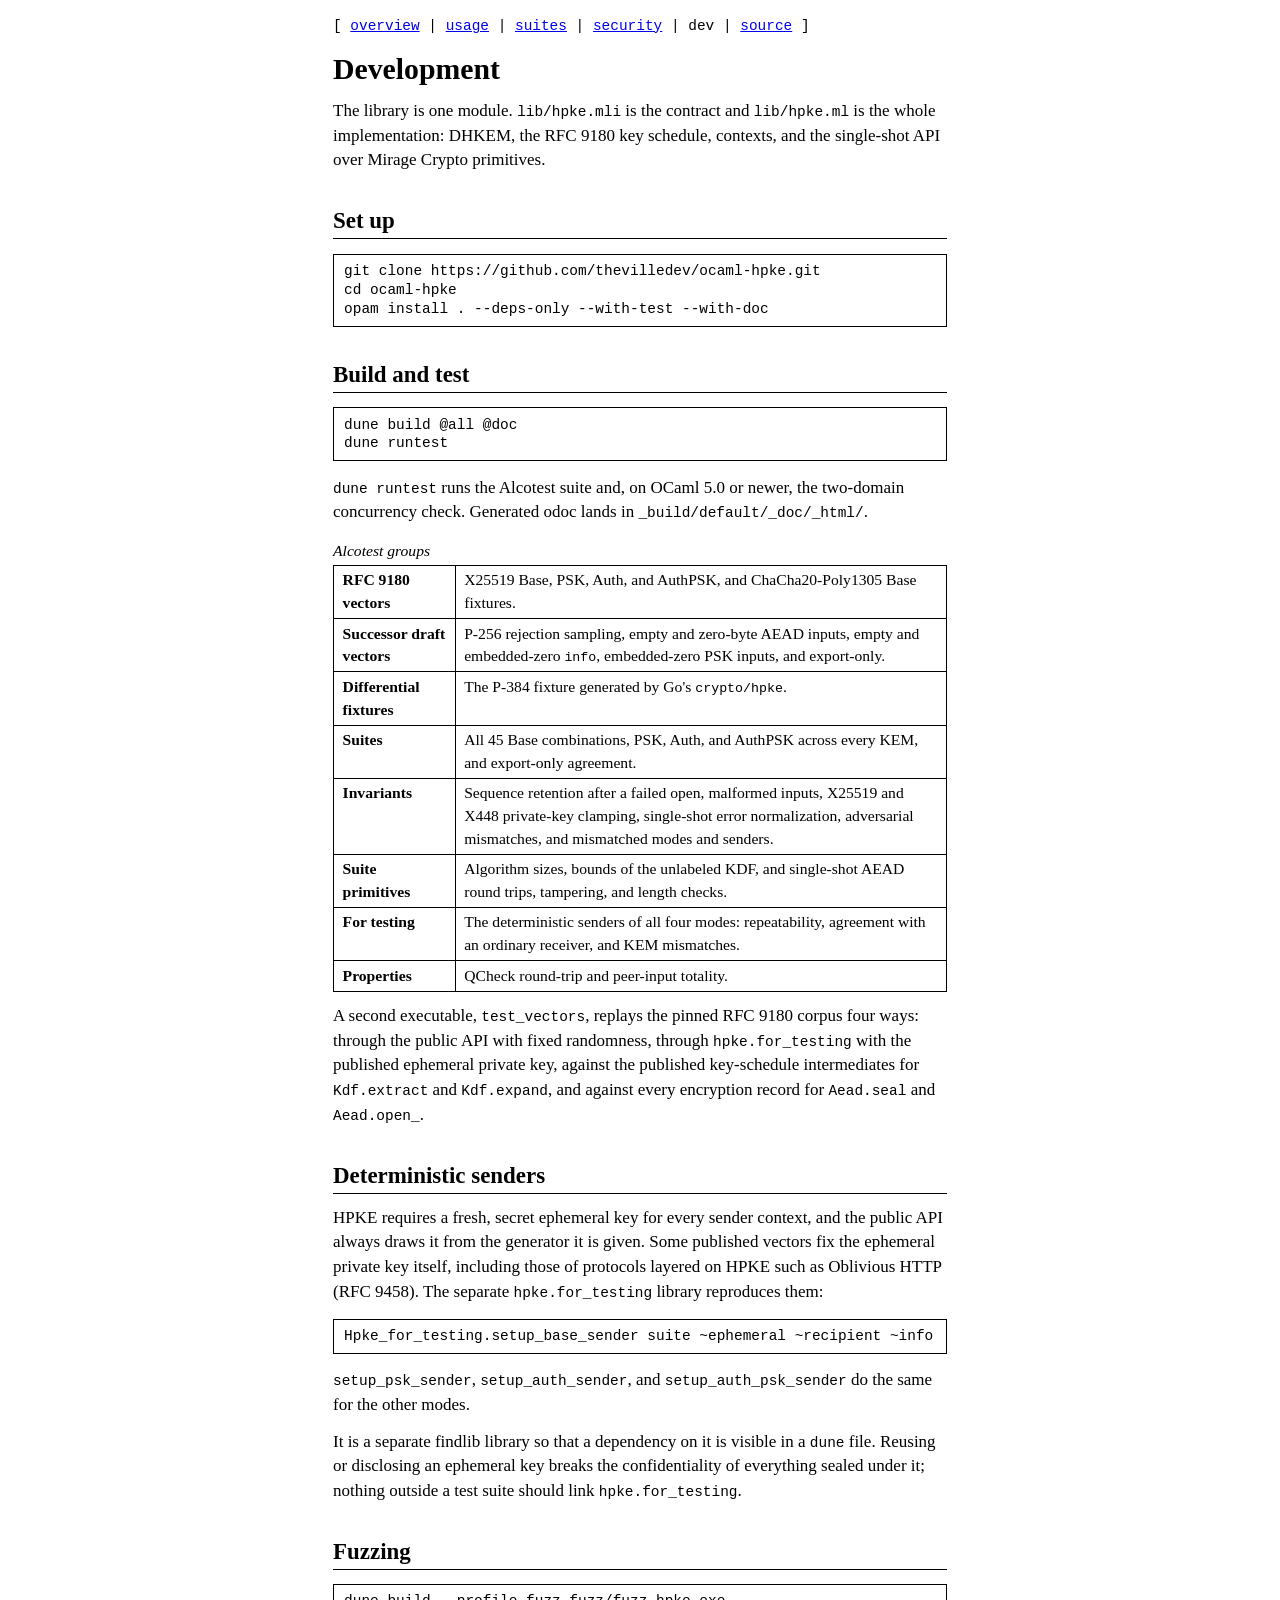
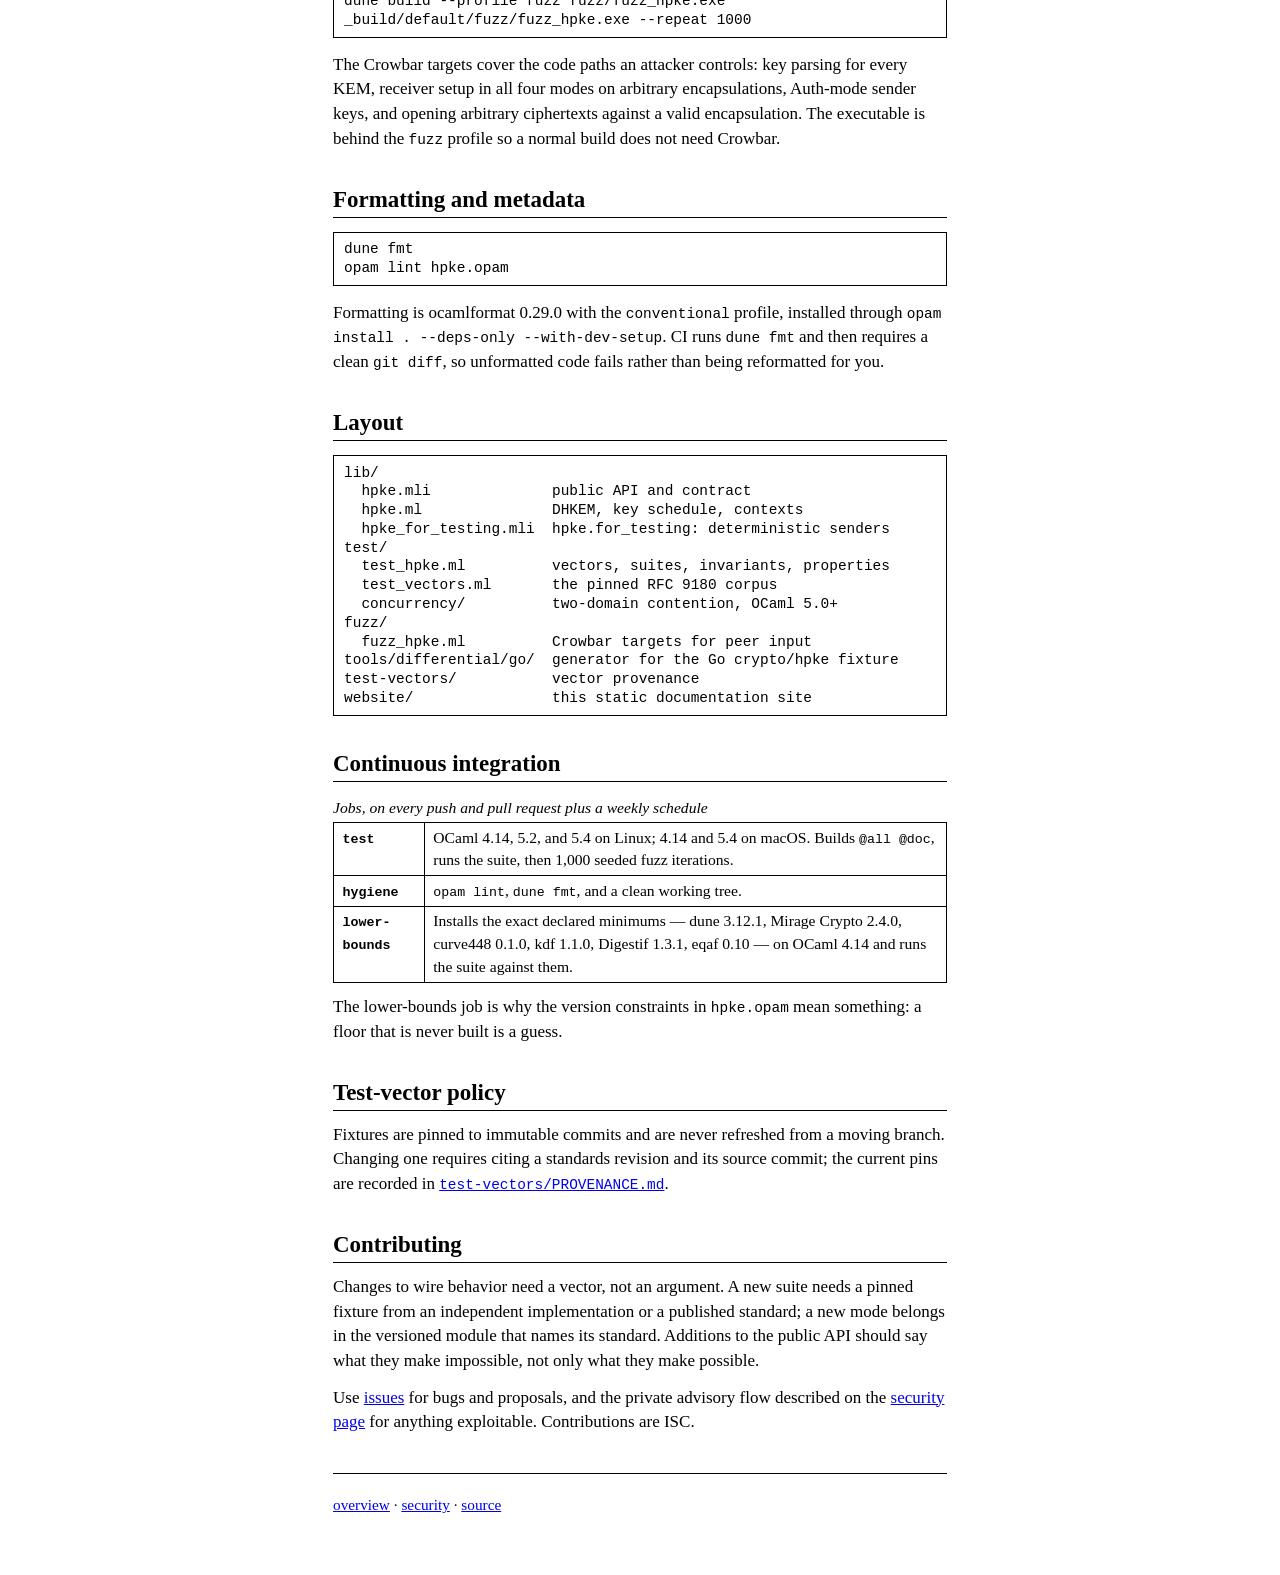
==== website/development.html @ 8f9c01f2 "feat: add the RFC 9180 Auth and AuthPSK modes (#10) Auth and AuthPSK let a recipient check that a me" ====
<!doctype html>
<html lang="en">
  <head>
    <meta charset="utf-8">
    <meta name="viewport" content="width=device-width, initial-scale=1">
    <meta name="description" content="Build, test, fuzz, and contribute to the hpke OCaml library.">
    <meta name="theme-color" content="#ffffff">
    <meta property="og:type" content="website">
    <meta property="og:title" content="Developing hpke">
    <meta property="og:description" content="Build commands, project layout, CI, and the test-vector policy.">
    <meta property="og:url" content="https://ville.dev/ocaml-hpke/development.html">
    <meta name="twitter:card" content="summary">
    <meta name="twitter:title" content="Developing hpke">
    <meta name="twitter:description" content="Build commands, project layout, CI, and the test-vector policy.">
    <link rel="canonical" href="https://ville.dev/ocaml-hpke/development.html">
    <link rel="stylesheet" href="styles.css">
    <title>Developing hpke</title>
  </head>
  <body>
    <a class="skip-link" href="#content">Skip to content</a>
    <nav class="top" aria-label="Primary navigation">
      [ <a href="index.html">overview</a> |
      <a href="usage.html">usage</a> |
      <a href="suites.html">suites</a> |
      <a href="security.html">security</a> |
      dev |
      <a href="https://github.com/thevilledev/ocaml-hpke">source</a> ]
    </nav>

    <main id="content">
      <h1>Development</h1>

      <p>
        The library is one module. <code>lib/hpke.mli</code> is the contract and
        <code>lib/hpke.ml</code> is the whole implementation: DHKEM, the RFC 9180
        key schedule, contexts, and the single-shot API over Mirage Crypto
        primitives.
      </p>

      <h2 id="setup">Set up</h2>

      <pre><code>git clone https://github.com/thevilledev/ocaml-hpke.git
cd ocaml-hpke
opam install . --deps-only --with-test --with-doc</code></pre>

      <h2 id="build">Build and test</h2>

      <pre><code>dune build @all @doc
dune runtest</code></pre>

      <p>
        <code>dune runtest</code> runs the Alcotest suite and, on OCaml 5.0 or
        newer, the two-domain concurrency check. Generated odoc lands in
        <code>_build/default/_doc/_html/</code>.
      </p>

      <table>
        <caption>Alcotest groups</caption>
        <tbody>
          <tr><th scope="row">RFC 9180 vectors</th><td>X25519 Base, PSK, Auth, and AuthPSK, and ChaCha20-Poly1305 Base fixtures.</td></tr>
          <tr><th scope="row">Successor draft vectors</th><td>P-256 rejection sampling, empty and zero-byte AEAD inputs, empty and embedded-zero <code>info</code>, embedded-zero PSK inputs, and export-only.</td></tr>
          <tr><th scope="row">Differential fixtures</th><td>The P-384 fixture generated by Go's <code>crypto/hpke</code>.</td></tr>
          <tr><th scope="row">Suites</th><td>All 45 Base combinations, PSK, Auth, and AuthPSK across every KEM, and export-only agreement.</td></tr>
          <tr><th scope="row">Invariants</th><td>Sequence retention after a failed open, malformed inputs, X25519 and X448 private-key clamping, single-shot error normalization, adversarial mismatches, and mismatched modes and senders.</td></tr>
          <tr><th scope="row">Suite primitives</th><td>Algorithm sizes, bounds of the unlabeled KDF, and single-shot AEAD round trips, tampering, and length checks.</td></tr>
          <tr><th scope="row">For testing</th><td>The deterministic senders of all four modes: repeatability, agreement with an ordinary receiver, and KEM mismatches.</td></tr>
          <tr><th scope="row">Properties</th><td>QCheck round-trip and peer-input totality.</td></tr>
        </tbody>
      </table>

      <p>
        A second executable, <code>test_vectors</code>, replays the pinned
        RFC 9180 corpus four ways: through the public API with fixed
        randomness, through <code>hpke.for_testing</code> with the published
        ephemeral private key, against the published key-schedule
        intermediates for <code>Kdf.extract</code> and <code>Kdf.expand</code>,
        and against every encryption record for <code>Aead.seal</code> and
        <code>Aead.open_</code>.
      </p>

      <h2 id="for-testing">Deterministic senders</h2>

      <p>
        HPKE requires a fresh, secret ephemeral key for every sender context,
        and the public API always draws it from the generator it is given. Some
        published vectors fix the ephemeral private key itself, including
        those of protocols layered on HPKE such as Oblivious HTTP (RFC 9458).
        The separate <code>hpke.for_testing</code> library reproduces them:
      </p>

      <pre><code>Hpke_for_testing.setup_base_sender suite ~ephemeral ~recipient ~info</code></pre>

      <p>
        <code>setup_psk_sender</code>, <code>setup_auth_sender</code>, and
        <code>setup_auth_psk_sender</code> do the same for the other modes.
      </p>

      <p>
        It is a separate findlib library so that a dependency on it is visible
        in a <code>dune</code> file. Reusing or disclosing an ephemeral key
        breaks the confidentiality of everything sealed under it; nothing
        outside a test suite should link <code>hpke.for_testing</code>.
      </p>

      <h2 id="fuzz">Fuzzing</h2>

      <pre><code>dune build --profile fuzz fuzz/fuzz_hpke.exe
_build/default/fuzz/fuzz_hpke.exe --repeat 1000</code></pre>

      <p>
        The Crowbar targets cover the code paths an attacker controls: key
        parsing for every KEM, receiver setup in all four modes on arbitrary
        encapsulations, Auth-mode sender keys, and opening arbitrary
        ciphertexts against a valid encapsulation. The
        executable is behind the <code>fuzz</code> profile so a normal build
        does not need Crowbar.
      </p>

      <h2 id="hygiene">Formatting and metadata</h2>

      <pre><code>dune fmt
opam lint hpke.opam</code></pre>

      <p>
        Formatting is ocamlformat 0.29.0 with the <code>conventional</code>
        profile, installed through
        <code>opam install . --deps-only --with-dev-setup</code>. CI runs
        <code>dune fmt</code> and then requires a clean <code>git diff</code>,
        so unformatted code fails rather than being reformatted for you.
      </p>

      <h2 id="layout">Layout</h2>

      <pre><code>lib/
  hpke.mli              public API and contract
  hpke.ml               DHKEM, key schedule, contexts
  hpke_for_testing.mli  hpke.for_testing: deterministic senders
test/
  test_hpke.ml          vectors, suites, invariants, properties
  test_vectors.ml       the pinned RFC 9180 corpus
  concurrency/          two-domain contention, OCaml 5.0+
fuzz/
  fuzz_hpke.ml          Crowbar targets for peer input
tools/differential/go/  generator for the Go crypto/hpke fixture
test-vectors/           vector provenance
website/                this static documentation site</code></pre>

      <h2 id="ci">Continuous integration</h2>

      <table>
        <caption>Jobs, on every push and pull request plus a weekly schedule</caption>
        <tbody>
          <tr><th scope="row"><code>test</code></th><td>OCaml 4.14, 5.2, and 5.4 on Linux; 4.14 and 5.4 on macOS. Builds <code>@all @doc</code>, runs the suite, then 1,000 seeded fuzz iterations.</td></tr>
          <tr><th scope="row"><code>hygiene</code></th><td><code>opam lint</code>, <code>dune fmt</code>, and a clean working tree.</td></tr>
          <tr><th scope="row"><code>lower-bounds</code></th><td>Installs the exact declared minimums — dune 3.12.1, Mirage Crypto 2.4.0, curve448 0.1.0, kdf 1.1.0, Digestif 1.3.1, eqaf 0.10 — on OCaml 4.14 and runs the suite against them.</td></tr>
        </tbody>
      </table>

      <p>
        The lower-bounds job is why the version constraints in
        <code>hpke.opam</code> mean something: a floor that is never built is a
        guess.
      </p>

      <h2 id="vectors">Test-vector policy</h2>

      <p>
        Fixtures are pinned to immutable commits and are never refreshed from a
        moving branch. Changing one requires citing a standards revision and its
        source commit; the current pins are recorded in
        <a href="https://github.com/thevilledev/ocaml-hpke/blob/main/test-vectors/PROVENANCE.md"><code>test-vectors/PROVENANCE.md</code></a>.
      </p>

      <h2 id="contributing">Contributing</h2>

      <p>
        Changes to wire behavior need a vector, not an argument. A new suite
        needs a pinned fixture from an independent implementation or a published
        standard; a new mode belongs in the versioned module that names its
        standard. Additions to the public API should say what they make
        impossible, not only what they make possible.
      </p>

      <p>
        Use
        <a href="https://github.com/thevilledev/ocaml-hpke/issues">issues</a>
        for bugs and proposals, and the private advisory flow described on the
        <a href="security.html#reporting">security page</a> for anything
        exploitable. Contributions are ISC.
      </p>
    </main>

    <footer>
      <p>
        <a href="index.html">overview</a> &middot;
        <a href="security.html">security</a> &middot;
        <a href="https://github.com/thevilledev/ocaml-hpke">source</a>
      </p>
    </footer>
  </body>
</html>
---- website/styles.css ----
/* hpke — plain black-on-white documentation. */

* {
  box-sizing: border-box;
}

html {
  background: #fff;
  color: #000;
}

body {
  margin: 0 auto;
  padding: 0.75rem 1rem 3rem;
  max-width: 76ch;
  font-family: "Times New Roman", Times, serif;
  font-size: 1.0625rem;
  line-height: 1.45;
}

h1,
h2,
h3 {
  line-height: 1.2;
  margin: 1.5em 0 0.4em;
}

h1 {
  margin-top: 0.5em;
  font-size: 1.75em;
}

h2 {
  font-size: 1.35em;
  border-bottom: 1px solid #000;
  padding-bottom: 0.15em;
}

h3 {
  font-size: 1.1em;
}

p,
ul,
ol,
dl {
  margin: 0.7em 0;
}

li {
  margin: 0.25em 0;
}

a {
  color: #00e;
}

a:visited {
  color: #551a8b;
}

hr {
  border: 0;
  border-top: 1px solid #000;
  margin: 1.6em 0;
}

code,
pre,
samp,
kbd {
  font-family: ui-monospace, "SF Mono", Menlo, Consolas, "Liberation Mono", monospace;
  font-size: 0.85em;
}

pre {
  padding: 0.5em 0.7em;
  border: 1px solid #000;
  overflow-x: auto;
  line-height: 1.3;
}

pre code {
  font-size: 1em;
}

pre.plain {
  border: 0;
  padding: 0;
}

/* Header diagram: one encapsulation, two key schedules, one direction. */

.diagram {
  display: block;
  width: 100%;
  height: auto;
  margin: 0.9em auto 0.2em;
  color: #000;
}

.diagram .box {
  fill: #fff;
  stroke: currentColor;
  stroke-width: 1.6;
}

.diagram .box-key {
  fill: #e8e8e8;
}

.diagram .flow {
  fill: none;
  stroke: currentColor;
  stroke-width: 1.4;
}

.diagram text {
  fill: currentColor;
  text-anchor: middle;
}

.diagram .lbl {
  font-family: ui-monospace, "SF Mono", Menlo, Consolas, "Liberation Mono", monospace;
  font-size: 13px;
}

.diagram .cap {
  font-style: italic;
  font-size: 12.5px;
}

.diagram .start {
  text-anchor: start;
}

.diagram .end {
  text-anchor: end;
}

.diagram-tall {
  display: none;
}

@media (max-width: 560px) {
  .diagram-wide {
    display: none;
  }

  .diagram-tall {
    display: block;
    max-width: 320px;
  }
}

nav.top {
  font-family: ui-monospace, "SF Mono", Menlo, Consolas, "Liberation Mono", monospace;
  font-size: 0.85em;
  margin: 0.25em 0 1em;
  overflow-x: auto;
  white-space: nowrap;
}

table {
  border-collapse: collapse;
  margin: 0.8em 0;
  font-size: 0.92em;
}

caption {
  caption-side: top;
  text-align: left;
  font-style: italic;
  padding: 0.15em 0;
}

th,
td {
  border: 1px solid #000;
  padding: 0.22em 0.55em;
  text-align: left;
  vertical-align: top;
}

thead th {
  background: #e8e8e8;
}

td.n,
th.n {
  text-align: right;
  font-variant-numeric: tabular-nums;
}

.table-scroll {
  overflow-x: auto;
}

.notice {
  border: 2px solid #000;
  padding: 0.5em 0.8em;
  margin: 1em 0;
}

.notice p {
  margin: 0.3em 0;
}

.fine {
  font-size: 0.85em;
}

footer {
  margin-top: 2.5em;
  border-top: 1px solid #000;
  padding-top: 0.6em;
  font-size: 0.9em;
}

.skip-link {
  position: absolute;
  left: -999px;
}

.skip-link:focus {
  position: static;
}
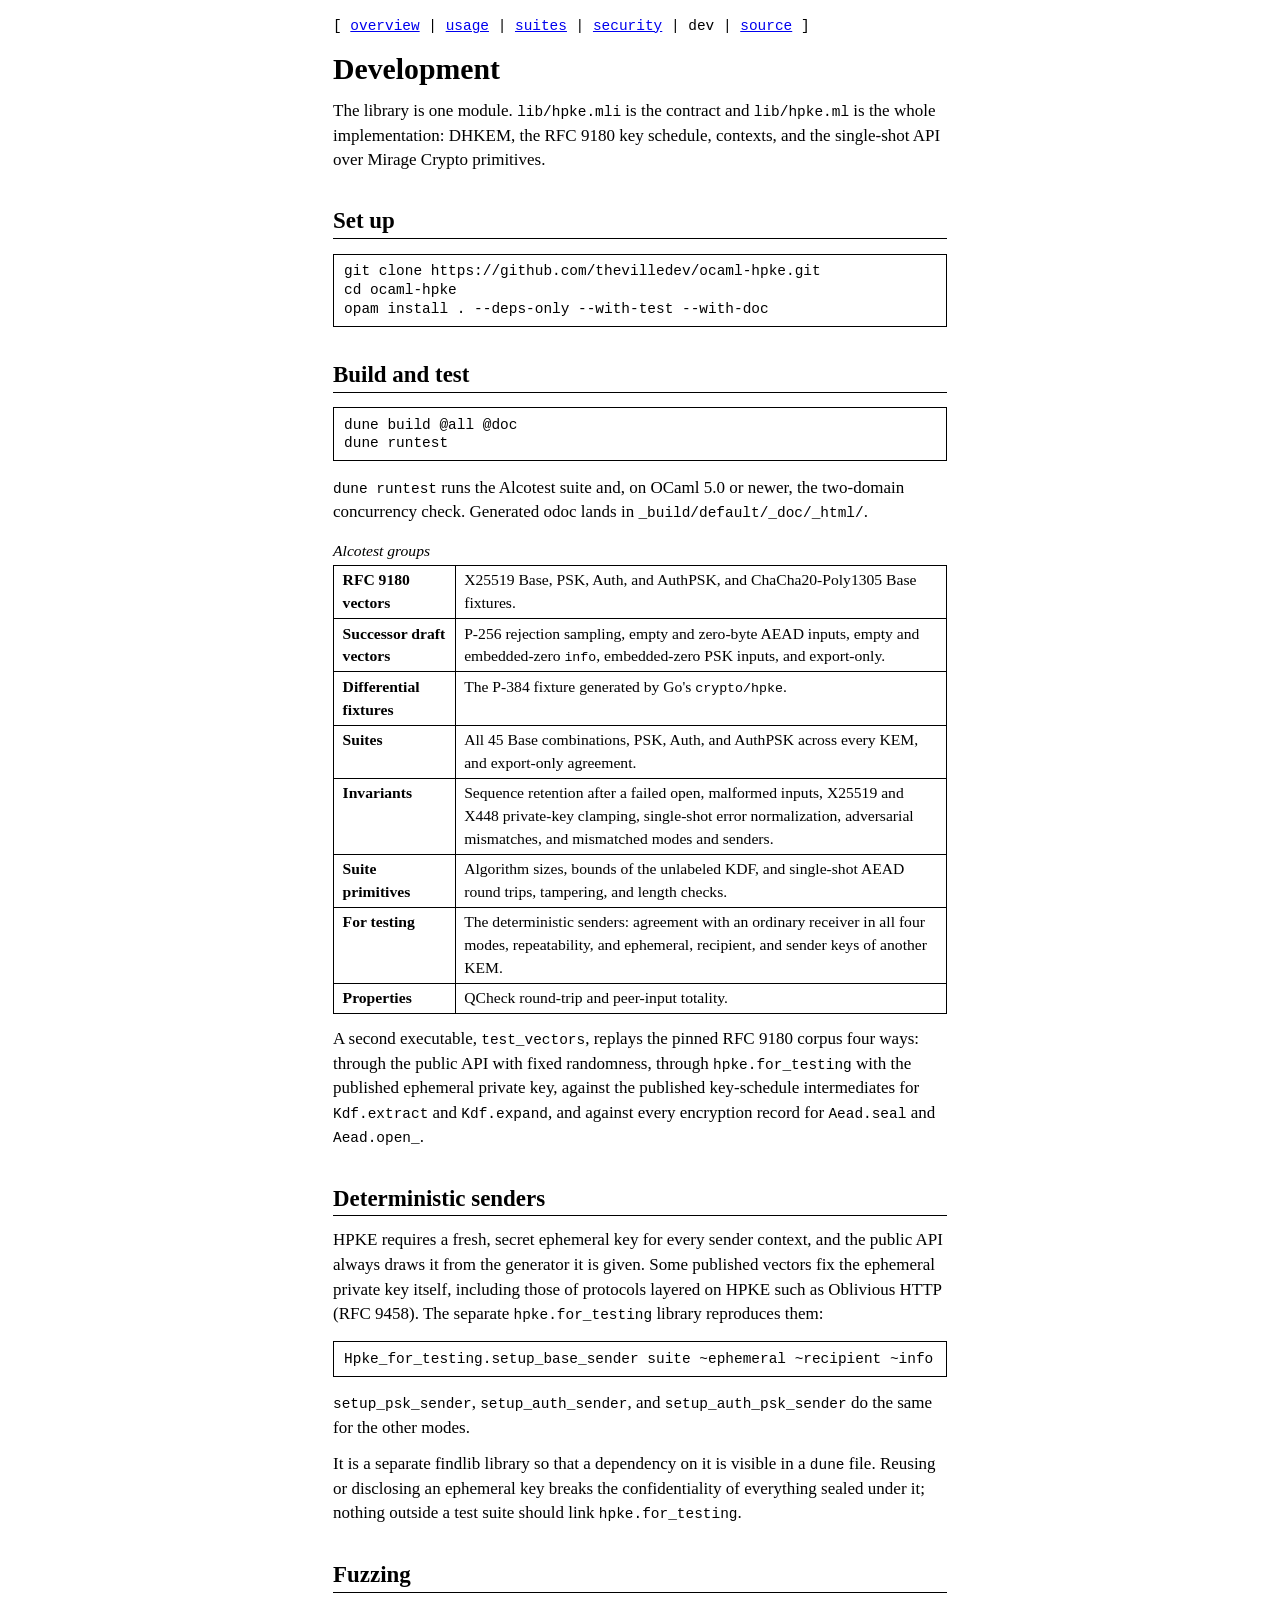
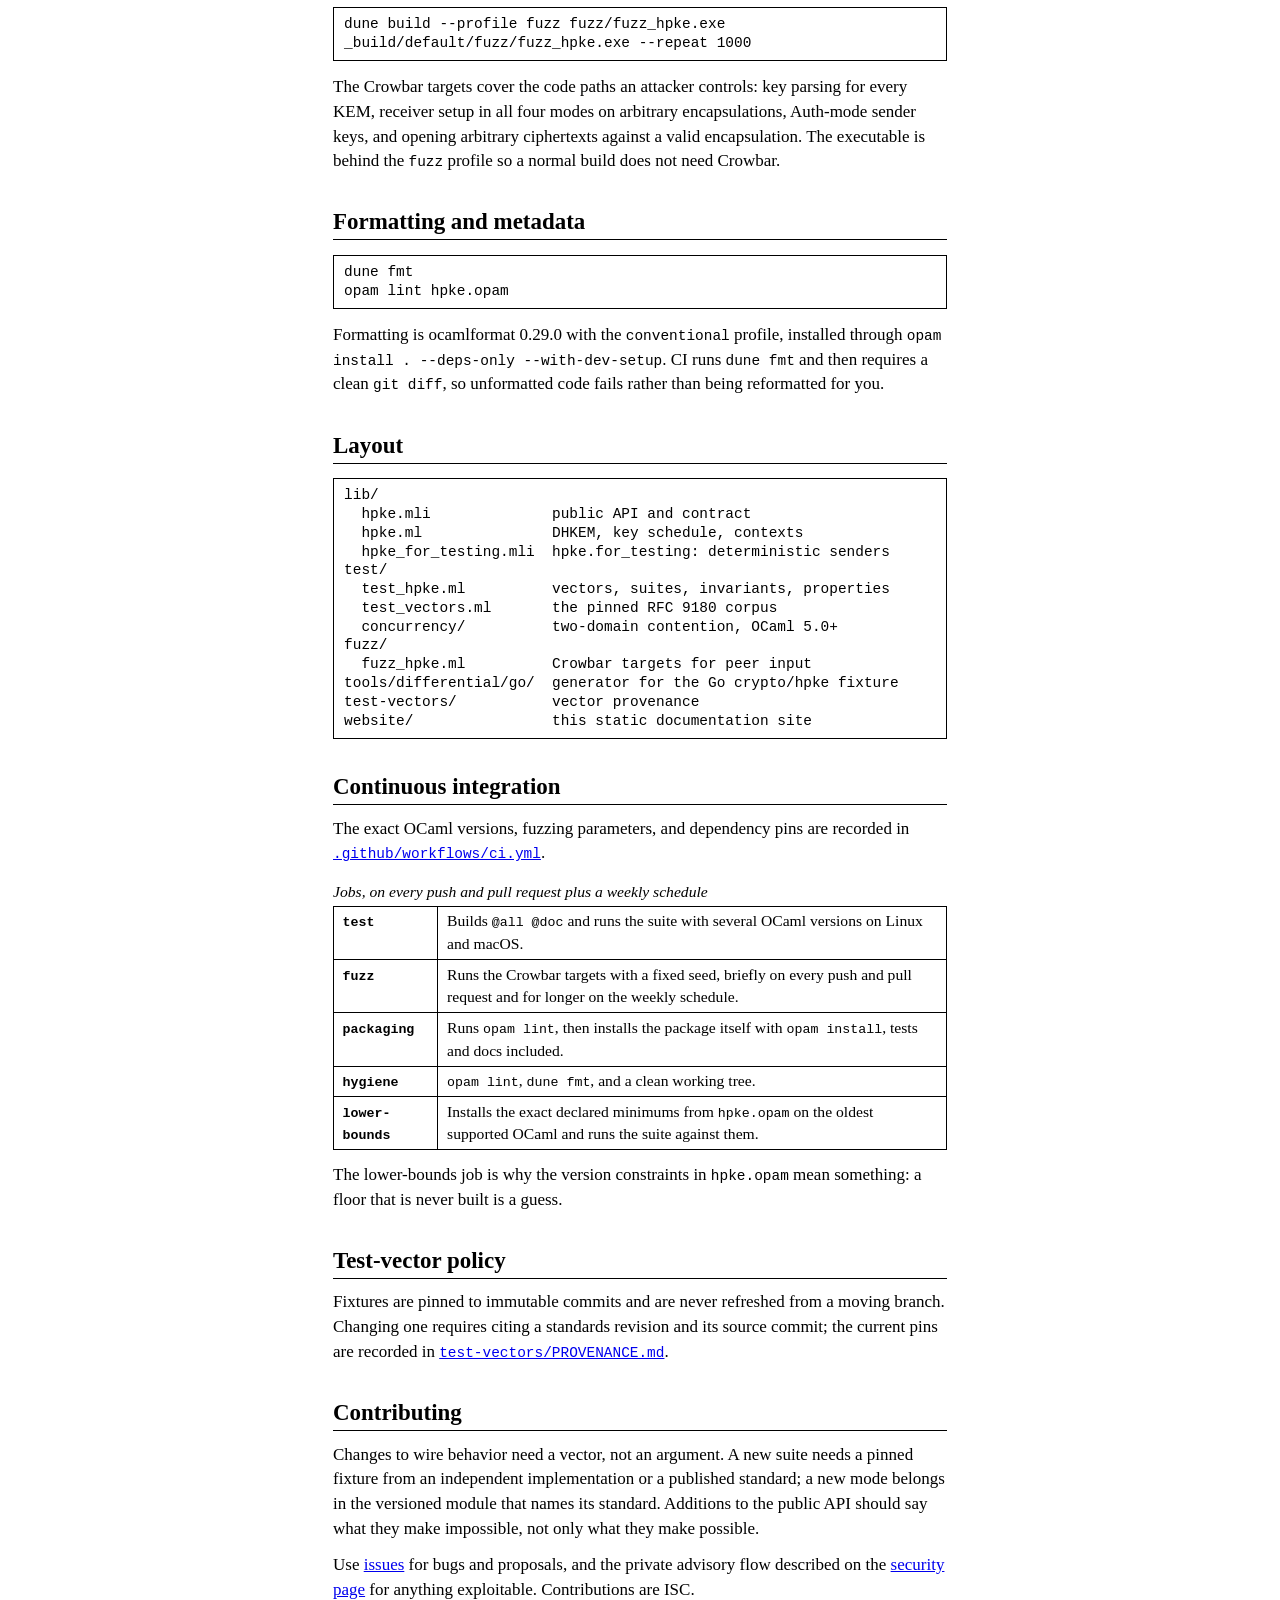
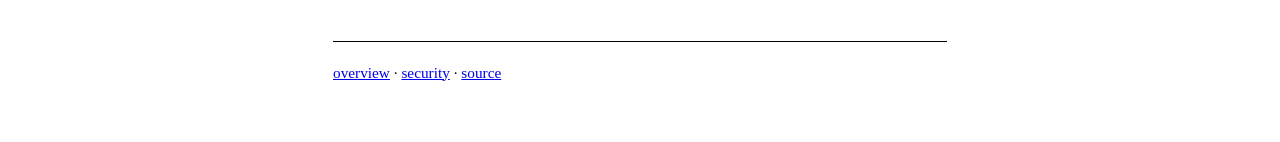
==== commit 52447b7b: "docs: correct the Auth-mode claims Forging an AuthPSK message takes the PSK as well as the recipient" ====
--- a/website/development.html
+++ b/website/development.html
@@ -63,7 +63,7 @@
           <tr><th scope="row">Suites</th><td>All 45 Base combinations, PSK, Auth, and AuthPSK across every KEM, and export-only agreement.</td></tr>
           <tr><th scope="row">Invariants</th><td>Sequence retention after a failed open, malformed inputs, X25519 and X448 private-key clamping, single-shot error normalization, adversarial mismatches, and mismatched modes and senders.</td></tr>
           <tr><th scope="row">Suite primitives</th><td>Algorithm sizes, bounds of the unlabeled KDF, and single-shot AEAD round trips, tampering, and length checks.</td></tr>
-          <tr><th scope="row">For testing</th><td>The deterministic senders of all four modes: repeatability, agreement with an ordinary receiver, and KEM mismatches.</td></tr>
+          <tr><th scope="row">For testing</th><td>The deterministic senders: agreement with an ordinary receiver in all four modes, repeatability, and ephemeral, recipient, and sender keys of another KEM.</td></tr>
           <tr><th scope="row">Properties</th><td>QCheck round-trip and peer-input totality.</td></tr>
         </tbody>
       </table>
@@ -147,12 +147,20 @@
 
       <h2 id="ci">Continuous integration</h2>
 
+      <p>
+        The exact OCaml versions, fuzzing parameters, and dependency pins are
+        recorded in
+        <a href="https://github.com/thevilledev/ocaml-hpke/blob/main/.github/workflows/ci.yml"><code>.github/workflows/ci.yml</code></a>.
+      </p>
+
       <table>
         <caption>Jobs, on every push and pull request plus a weekly schedule</caption>
         <tbody>
-          <tr><th scope="row"><code>test</code></th><td>OCaml 4.14, 5.2, and 5.4 on Linux; 4.14 and 5.4 on macOS. Builds <code>@all @doc</code>, runs the suite, then 1,000 seeded fuzz iterations.</td></tr>
+          <tr><th scope="row"><code>test</code></th><td>Builds <code>@all @doc</code> and runs the suite with several OCaml versions on Linux and macOS.</td></tr>
+          <tr><th scope="row"><code>fuzz</code></th><td>Runs the Crowbar targets with a fixed seed, briefly on every push and pull request and for longer on the weekly schedule.</td></tr>
+          <tr><th scope="row"><code>packaging</code></th><td>Runs <code>opam lint</code>, then installs the package itself with <code>opam install</code>, tests and docs included.</td></tr>
           <tr><th scope="row"><code>hygiene</code></th><td><code>opam lint</code>, <code>dune fmt</code>, and a clean working tree.</td></tr>
-          <tr><th scope="row"><code>lower-bounds</code></th><td>Installs the exact declared minimums — dune 3.12.1, Mirage Crypto 2.4.0, curve448 0.1.0, kdf 1.1.0, Digestif 1.3.1, eqaf 0.10 — on OCaml 4.14 and runs the suite against them.</td></tr>
+          <tr><th scope="row"><code>lower-bounds</code></th><td>Installs the exact declared minimums from <code>hpke.opam</code> on the oldest supported OCaml and runs the suite against them.</td></tr>
         </tbody>
       </table>
 
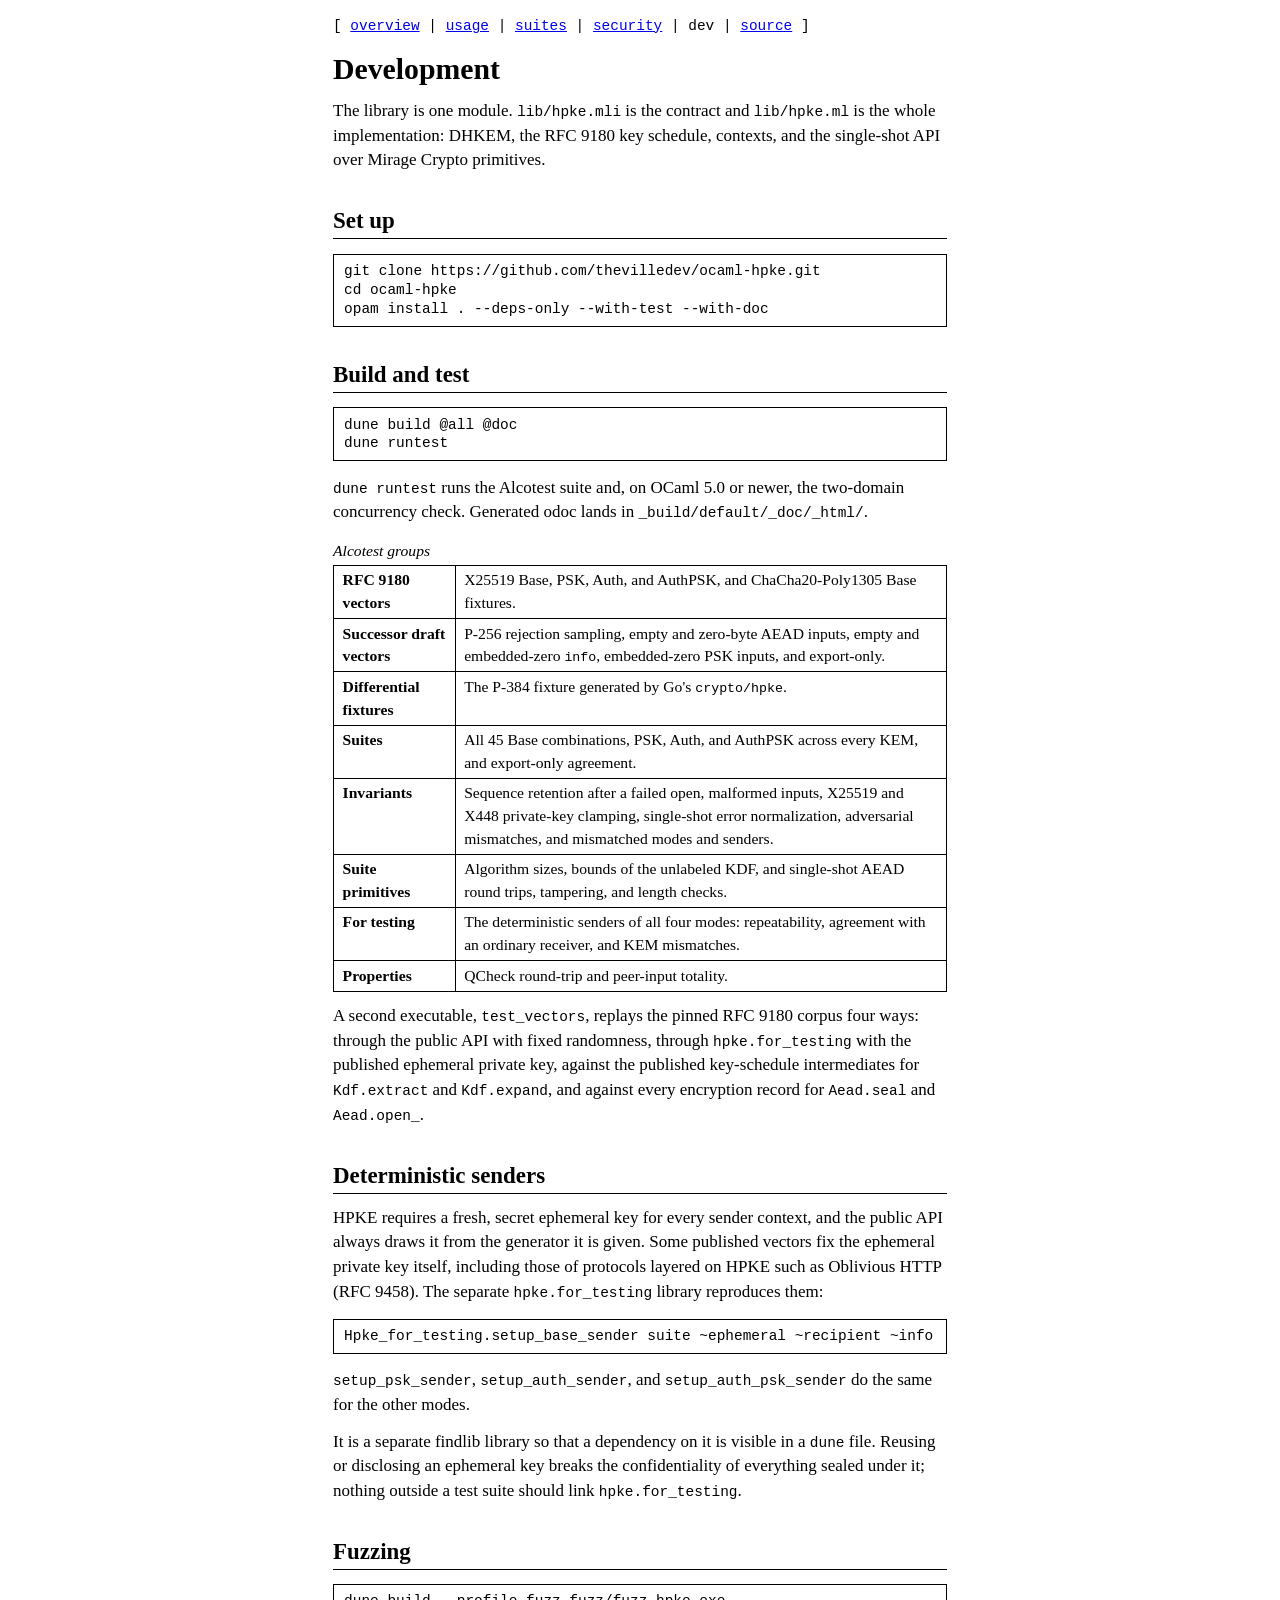
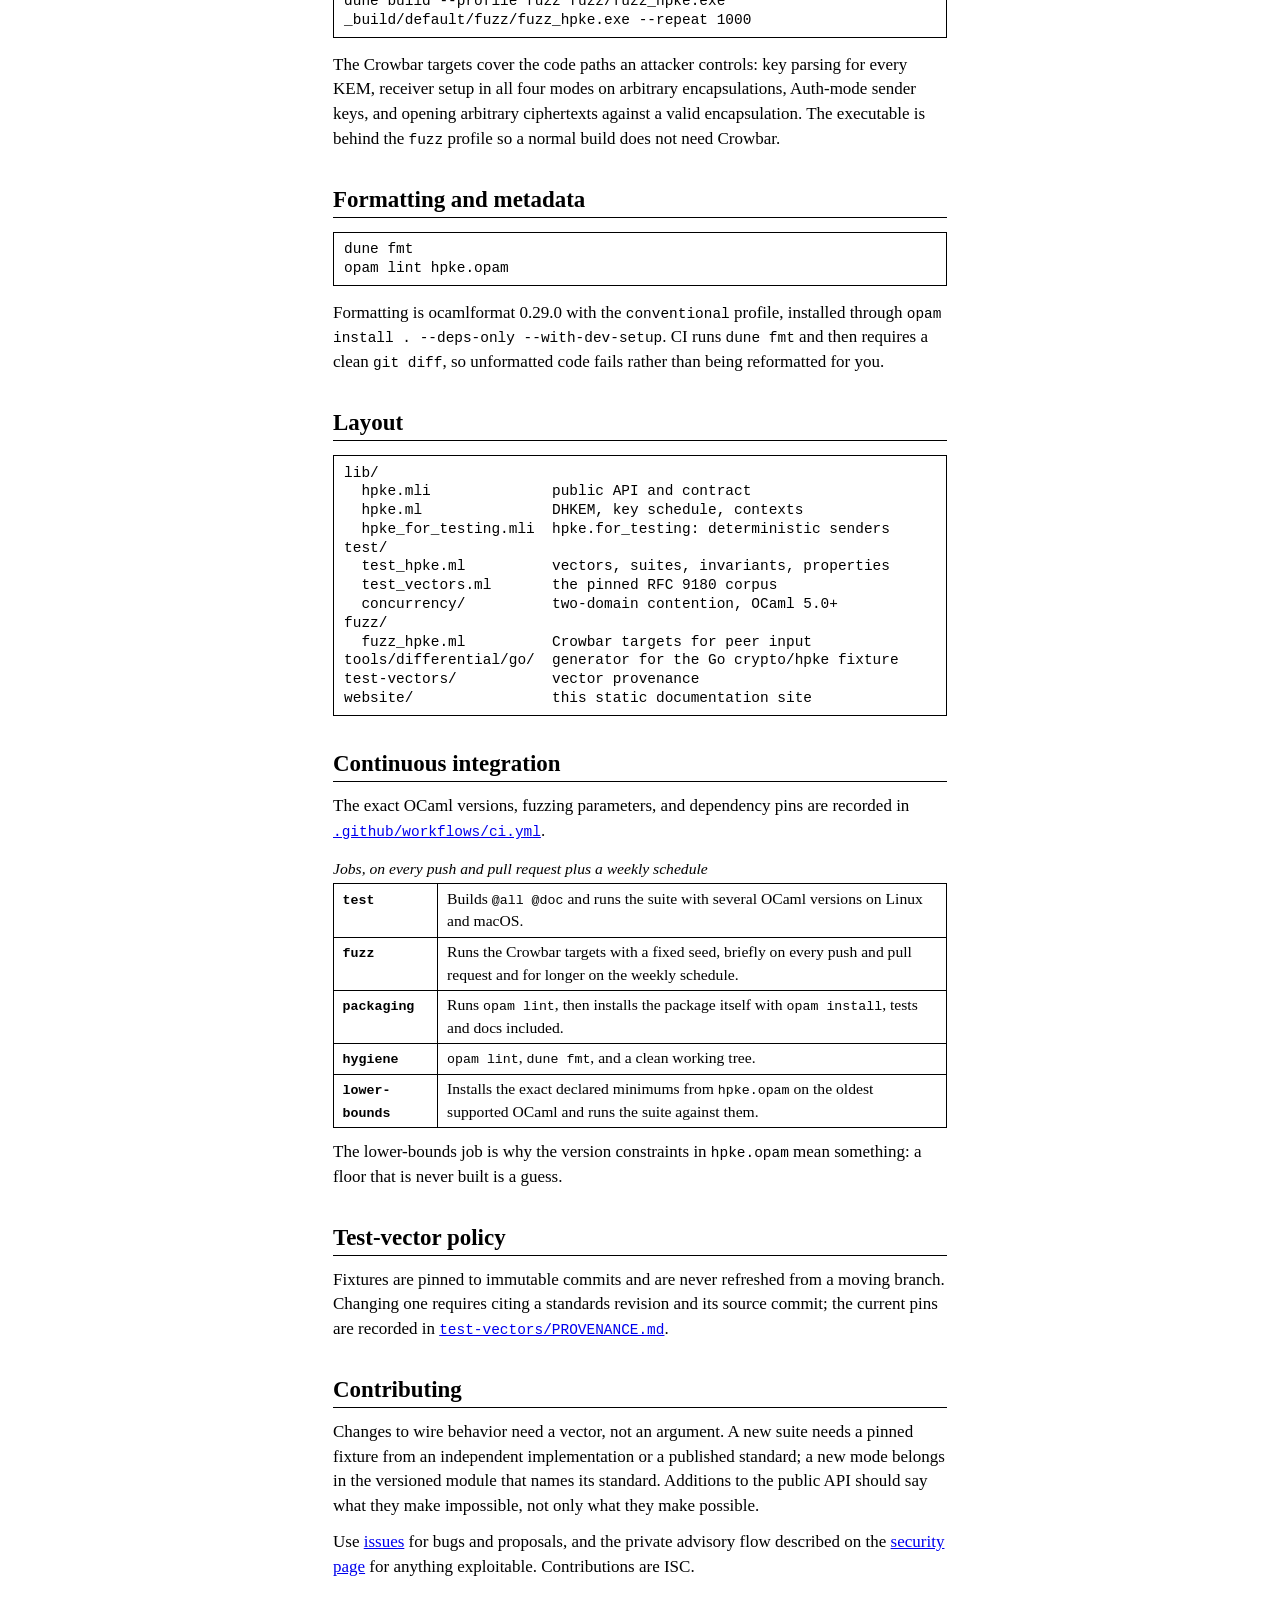
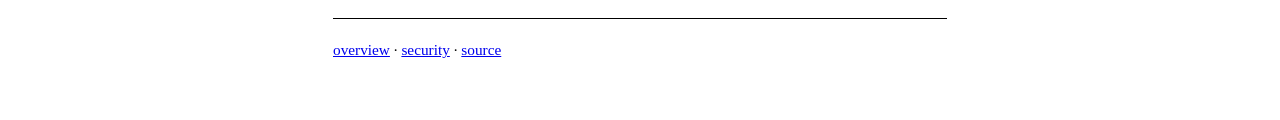
==== commit 978bce1d: "docs: make the CI table version-free (#11) The CI table on the development page had fallen behind ci" ====
--- a/website/development.html
+++ b/website/development.html
@@ -63,7 +63,7 @@
           <tr><th scope="row">Suites</th><td>All 45 Base combinations, PSK, Auth, and AuthPSK across every KEM, and export-only agreement.</td></tr>
           <tr><th scope="row">Invariants</th><td>Sequence retention after a failed open, malformed inputs, X25519 and X448 private-key clamping, single-shot error normalization, adversarial mismatches, and mismatched modes and senders.</td></tr>
           <tr><th scope="row">Suite primitives</th><td>Algorithm sizes, bounds of the unlabeled KDF, and single-shot AEAD round trips, tampering, and length checks.</td></tr>
-          <tr><th scope="row">For testing</th><td>The deterministic senders: agreement with an ordinary receiver in all four modes, repeatability, and ephemeral, recipient, and sender keys of another KEM.</td></tr>
+          <tr><th scope="row">For testing</th><td>The deterministic senders of all four modes: repeatability, agreement with an ordinary receiver, and KEM mismatches.</td></tr>
           <tr><th scope="row">Properties</th><td>QCheck round-trip and peer-input totality.</td></tr>
         </tbody>
       </table>
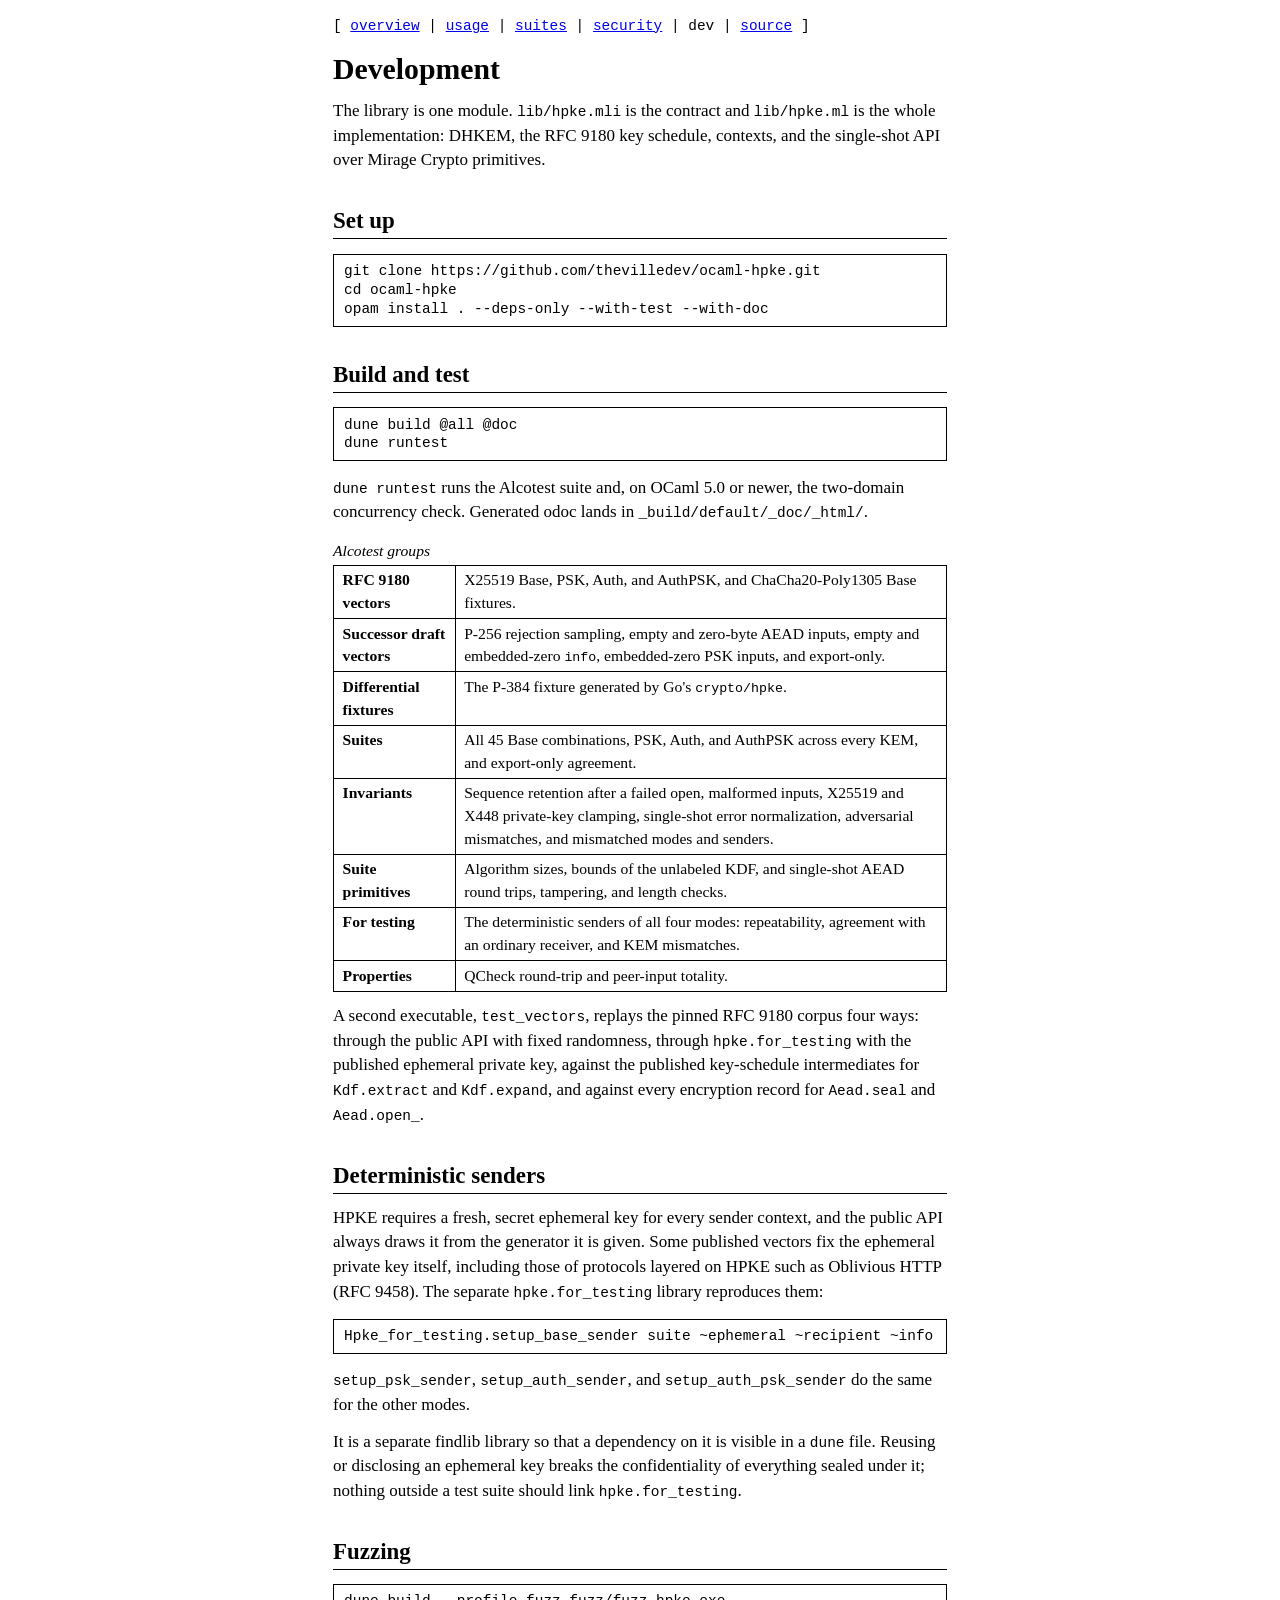
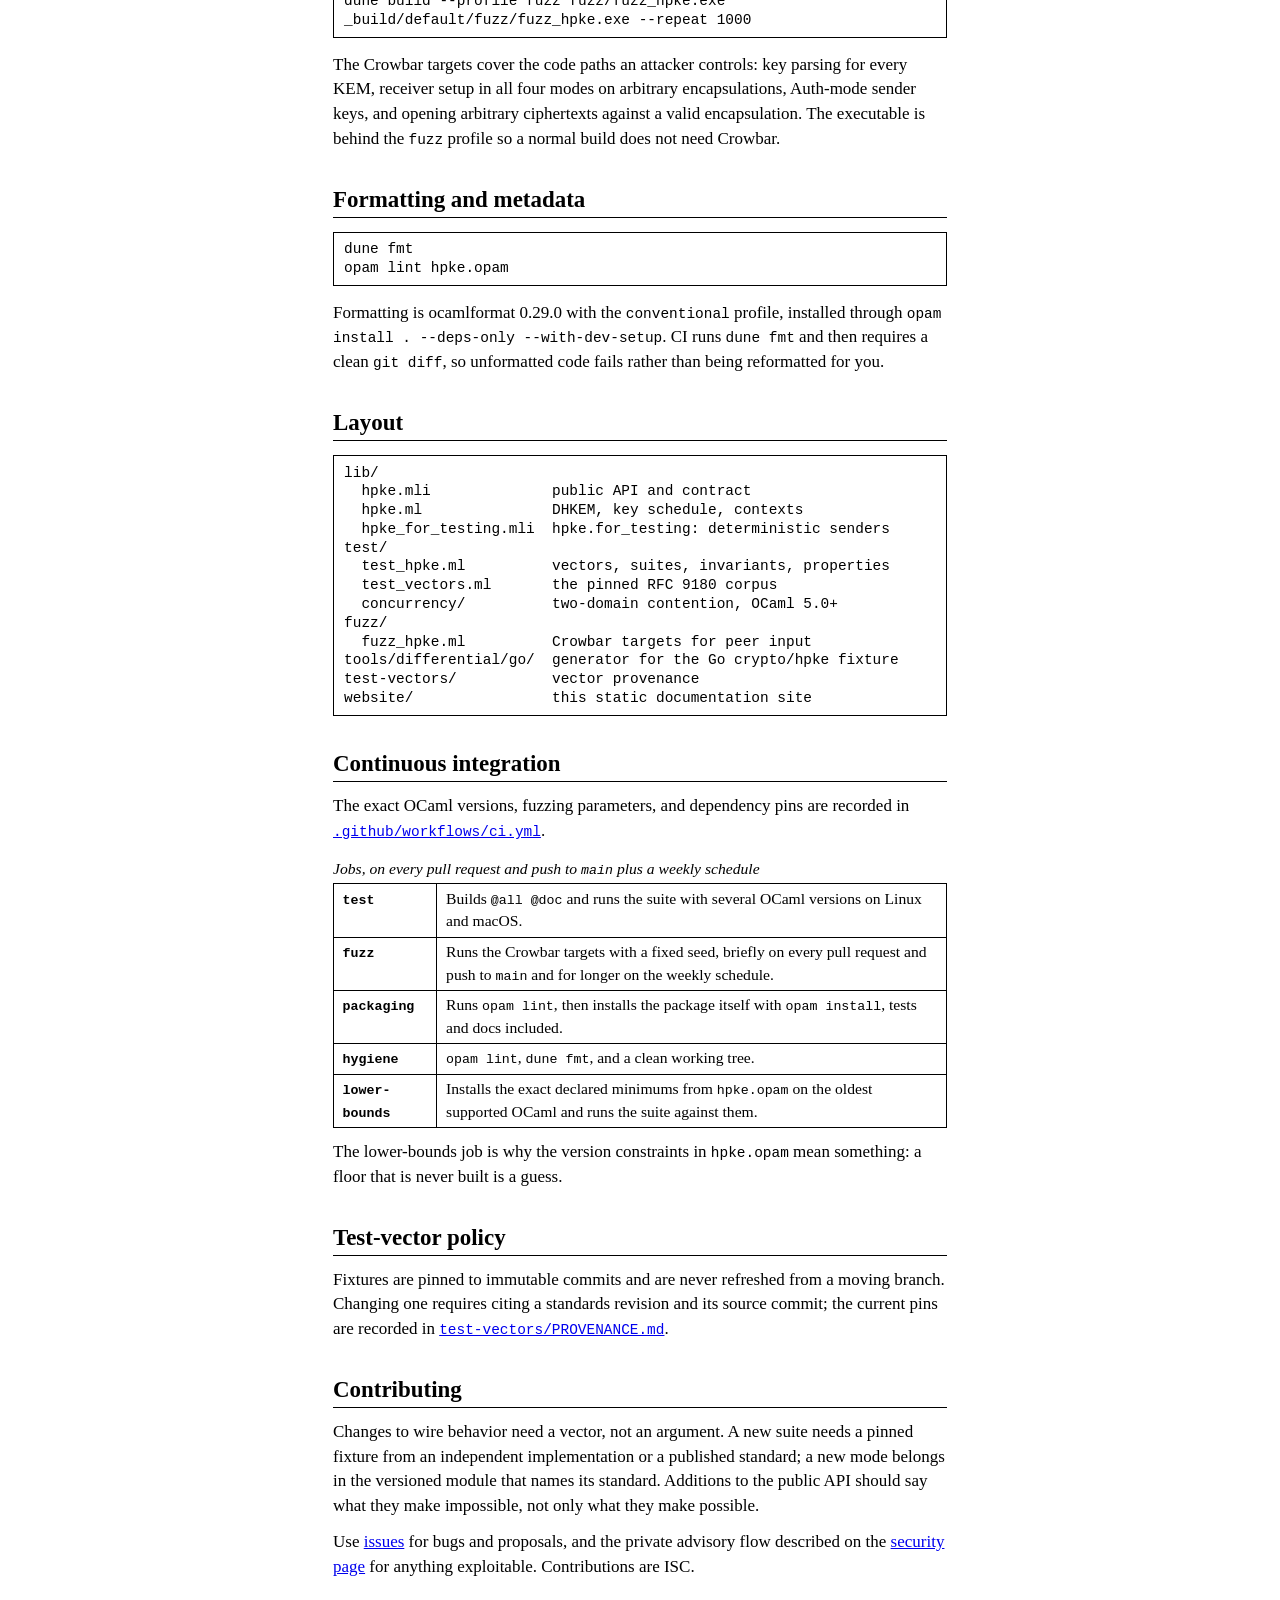
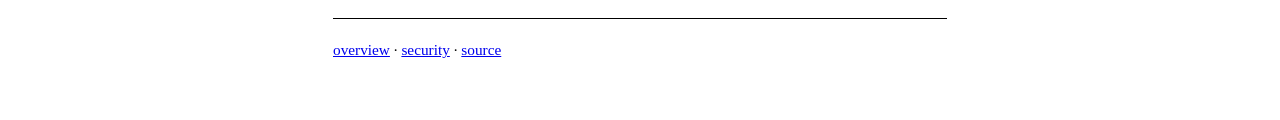
==== commit 12e96da0: "ci: run on pull requests and pushes to main Every commit on a pull request branch ran the whole matr" ====
--- a/website/development.html
+++ b/website/development.html
@@ -154,10 +154,10 @@
       </p>
 
       <table>
-        <caption>Jobs, on every push and pull request plus a weekly schedule</caption>
+        <caption>Jobs, on every pull request and push to <code>main</code> plus a weekly schedule</caption>
         <tbody>
           <tr><th scope="row"><code>test</code></th><td>Builds <code>@all @doc</code> and runs the suite with several OCaml versions on Linux and macOS.</td></tr>
-          <tr><th scope="row"><code>fuzz</code></th><td>Runs the Crowbar targets with a fixed seed, briefly on every push and pull request and for longer on the weekly schedule.</td></tr>
+          <tr><th scope="row"><code>fuzz</code></th><td>Runs the Crowbar targets with a fixed seed, briefly on every pull request and push to <code>main</code> and for longer on the weekly schedule.</td></tr>
           <tr><th scope="row"><code>packaging</code></th><td>Runs <code>opam lint</code>, then installs the package itself with <code>opam install</code>, tests and docs included.</td></tr>
           <tr><th scope="row"><code>hygiene</code></th><td><code>opam lint</code>, <code>dune fmt</code>, and a clean working tree.</td></tr>
           <tr><th scope="row"><code>lower-bounds</code></th><td>Installs the exact declared minimums from <code>hpke.opam</code> on the oldest supported OCaml and runs the suite against them.</td></tr>
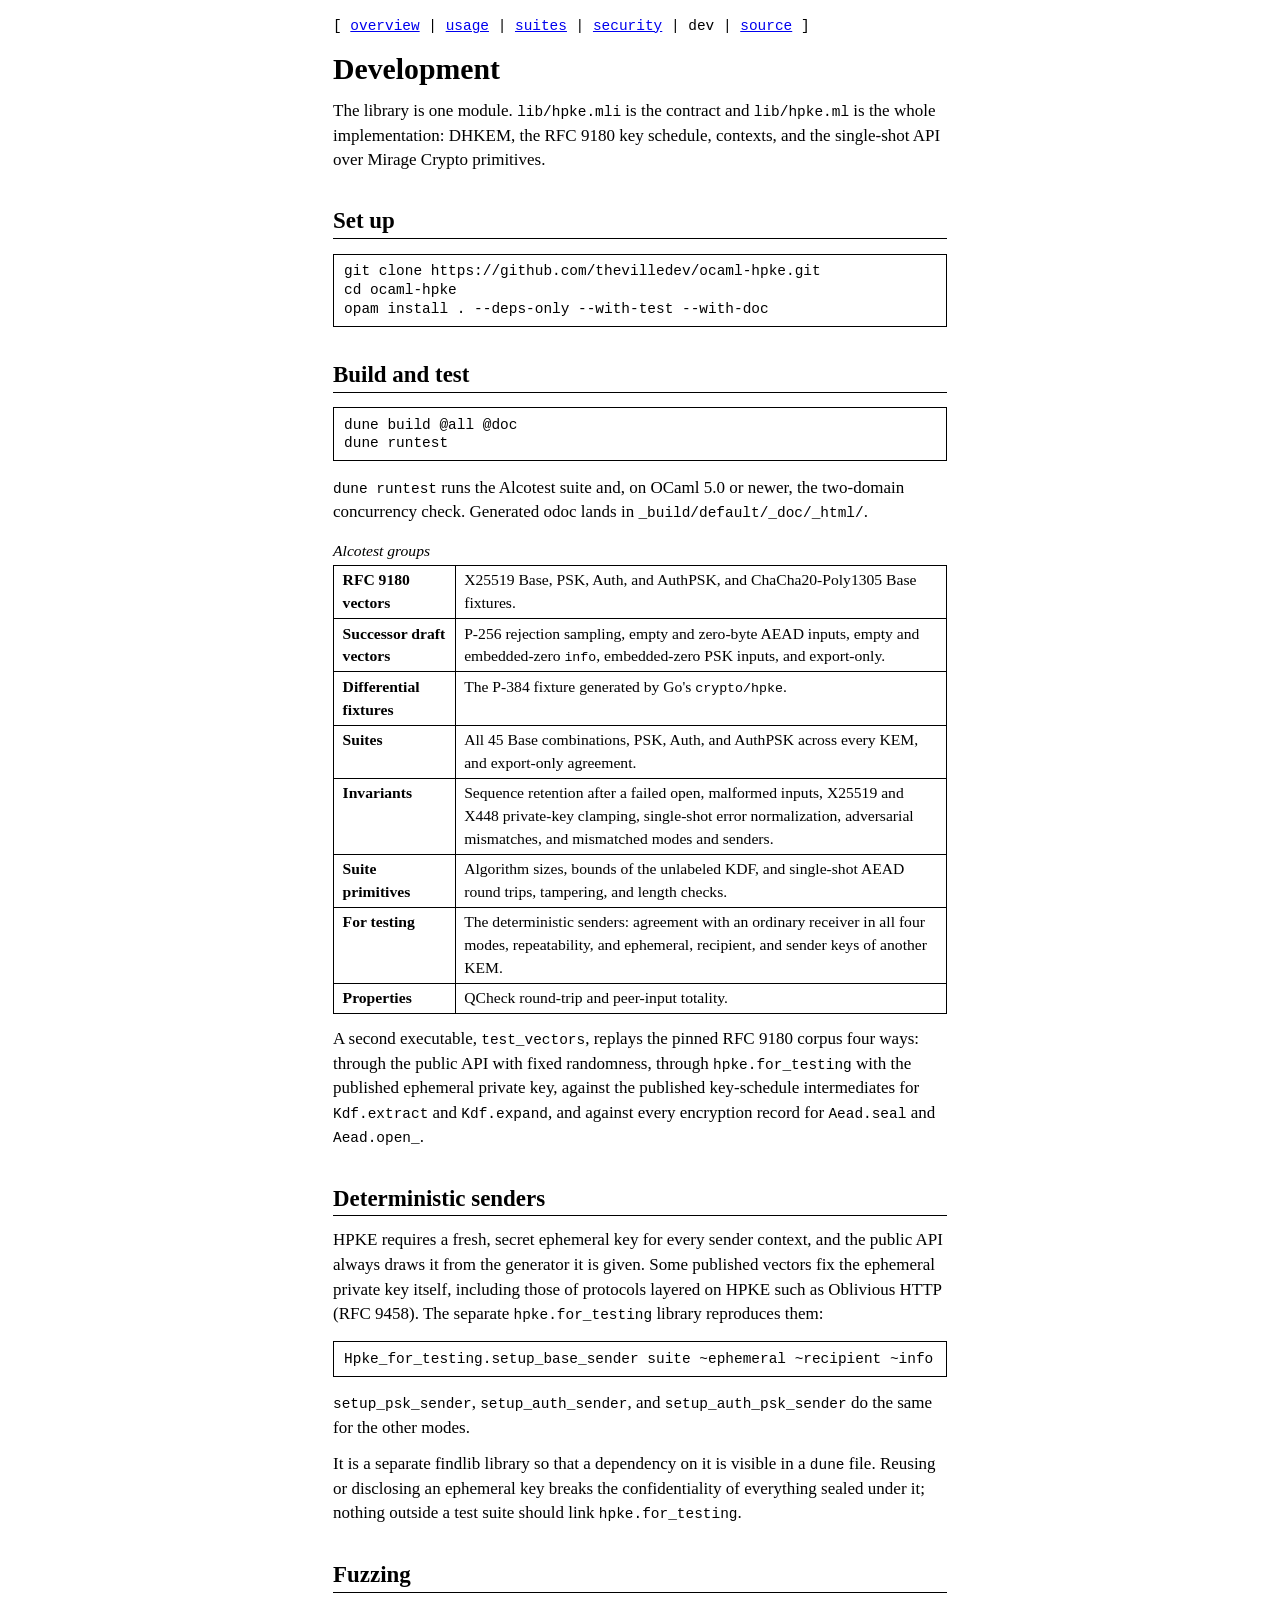
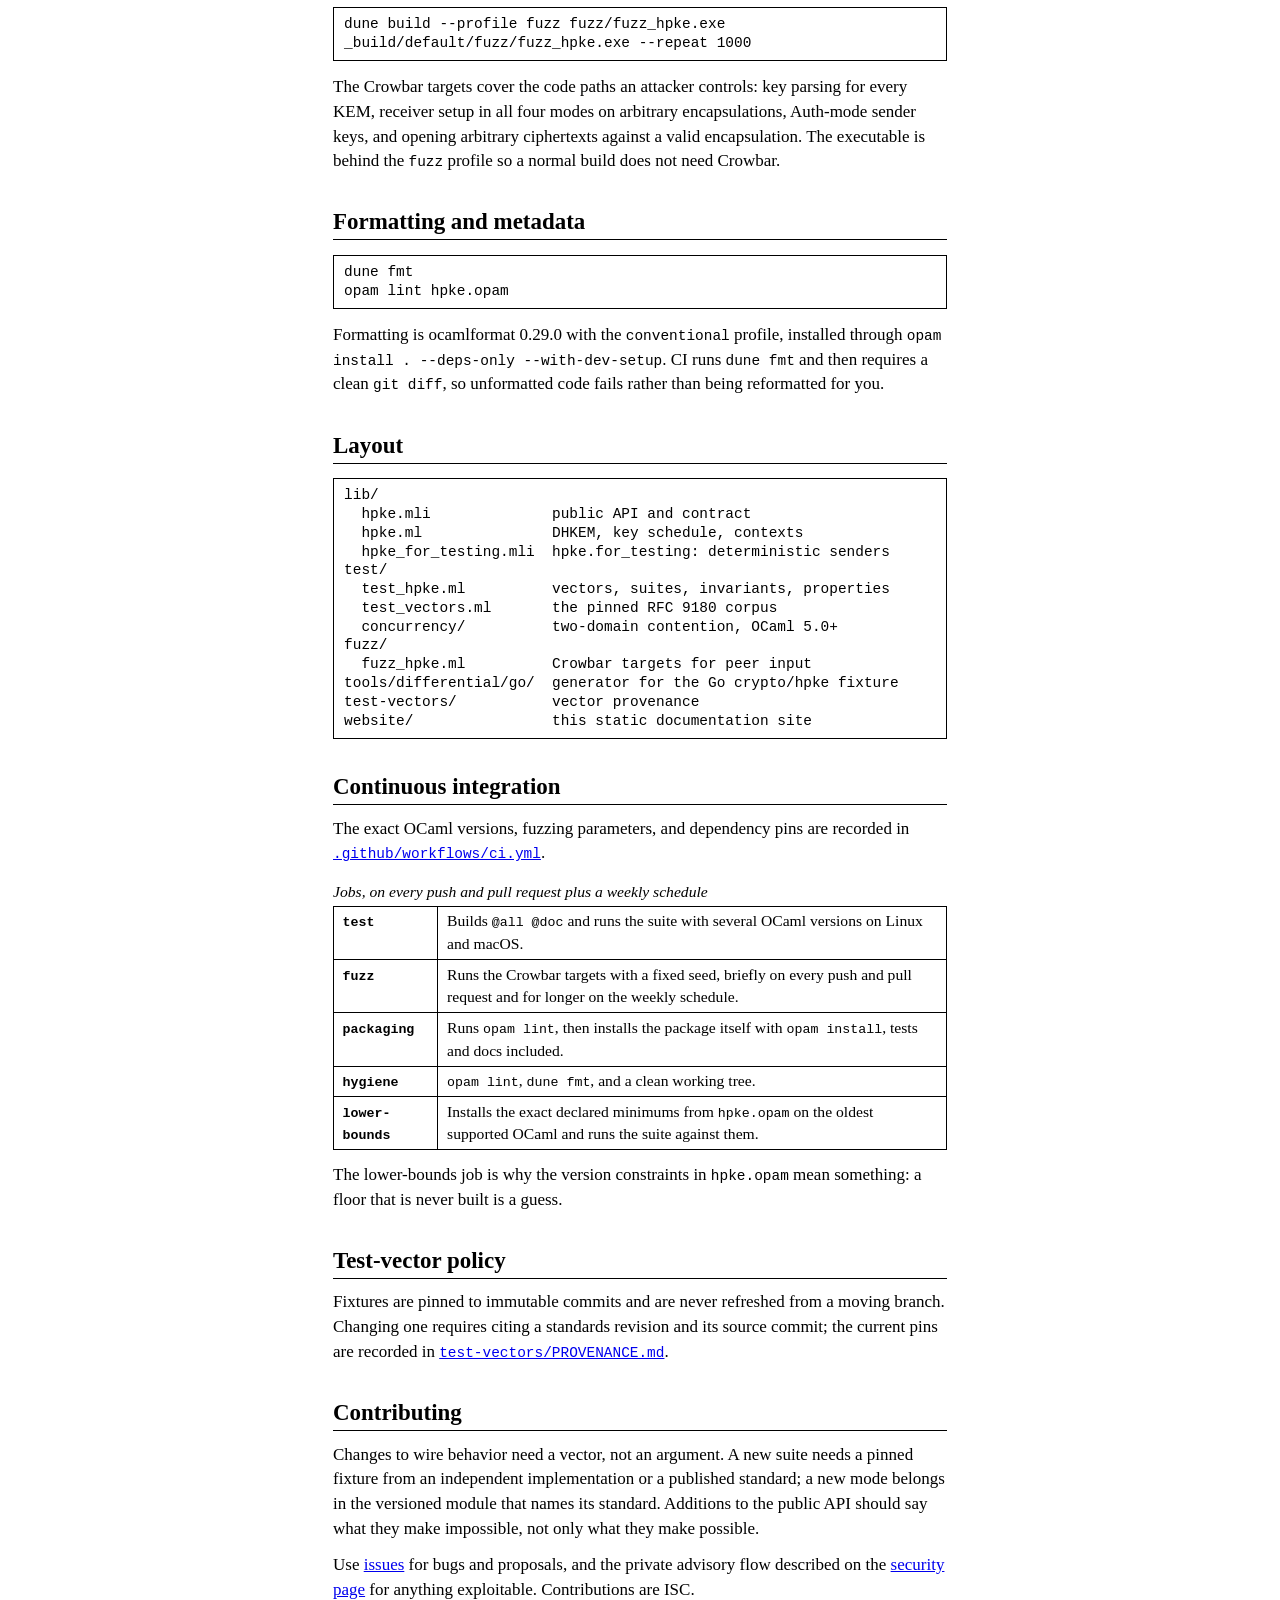
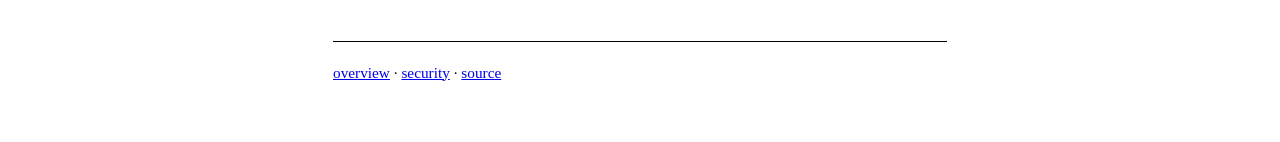
==== commit 4f548885: "test: pin the Auth-mode error contract and correct docs (#12) * test: pin the Auth-mode error contra" ====
--- a/website/development.html
+++ b/website/development.html
@@ -63,7 +63,7 @@
           <tr><th scope="row">Suites</th><td>All 45 Base combinations, PSK, Auth, and AuthPSK across every KEM, and export-only agreement.</td></tr>
           <tr><th scope="row">Invariants</th><td>Sequence retention after a failed open, malformed inputs, X25519 and X448 private-key clamping, single-shot error normalization, adversarial mismatches, and mismatched modes and senders.</td></tr>
           <tr><th scope="row">Suite primitives</th><td>Algorithm sizes, bounds of the unlabeled KDF, and single-shot AEAD round trips, tampering, and length checks.</td></tr>
-          <tr><th scope="row">For testing</th><td>The deterministic senders of all four modes: repeatability, agreement with an ordinary receiver, and KEM mismatches.</td></tr>
+          <tr><th scope="row">For testing</th><td>The deterministic senders: agreement with an ordinary receiver in all four modes, repeatability, and ephemeral, recipient, and sender keys of another KEM.</td></tr>
           <tr><th scope="row">Properties</th><td>QCheck round-trip and peer-input totality.</td></tr>
         </tbody>
       </table>
@@ -154,10 +154,10 @@
       </p>
 
       <table>
-        <caption>Jobs, on every pull request and push to <code>main</code> plus a weekly schedule</caption>
+        <caption>Jobs, on every push and pull request plus a weekly schedule</caption>
         <tbody>
           <tr><th scope="row"><code>test</code></th><td>Builds <code>@all @doc</code> and runs the suite with several OCaml versions on Linux and macOS.</td></tr>
-          <tr><th scope="row"><code>fuzz</code></th><td>Runs the Crowbar targets with a fixed seed, briefly on every pull request and push to <code>main</code> and for longer on the weekly schedule.</td></tr>
+          <tr><th scope="row"><code>fuzz</code></th><td>Runs the Crowbar targets with a fixed seed, briefly on every push and pull request and for longer on the weekly schedule.</td></tr>
           <tr><th scope="row"><code>packaging</code></th><td>Runs <code>opam lint</code>, then installs the package itself with <code>opam install</code>, tests and docs included.</td></tr>
           <tr><th scope="row"><code>hygiene</code></th><td><code>opam lint</code>, <code>dune fmt</code>, and a clean working tree.</td></tr>
           <tr><th scope="row"><code>lower-bounds</code></th><td>Installs the exact declared minimums from <code>hpke.opam</code> on the oldest supported OCaml and runs the suite against them.</td></tr>
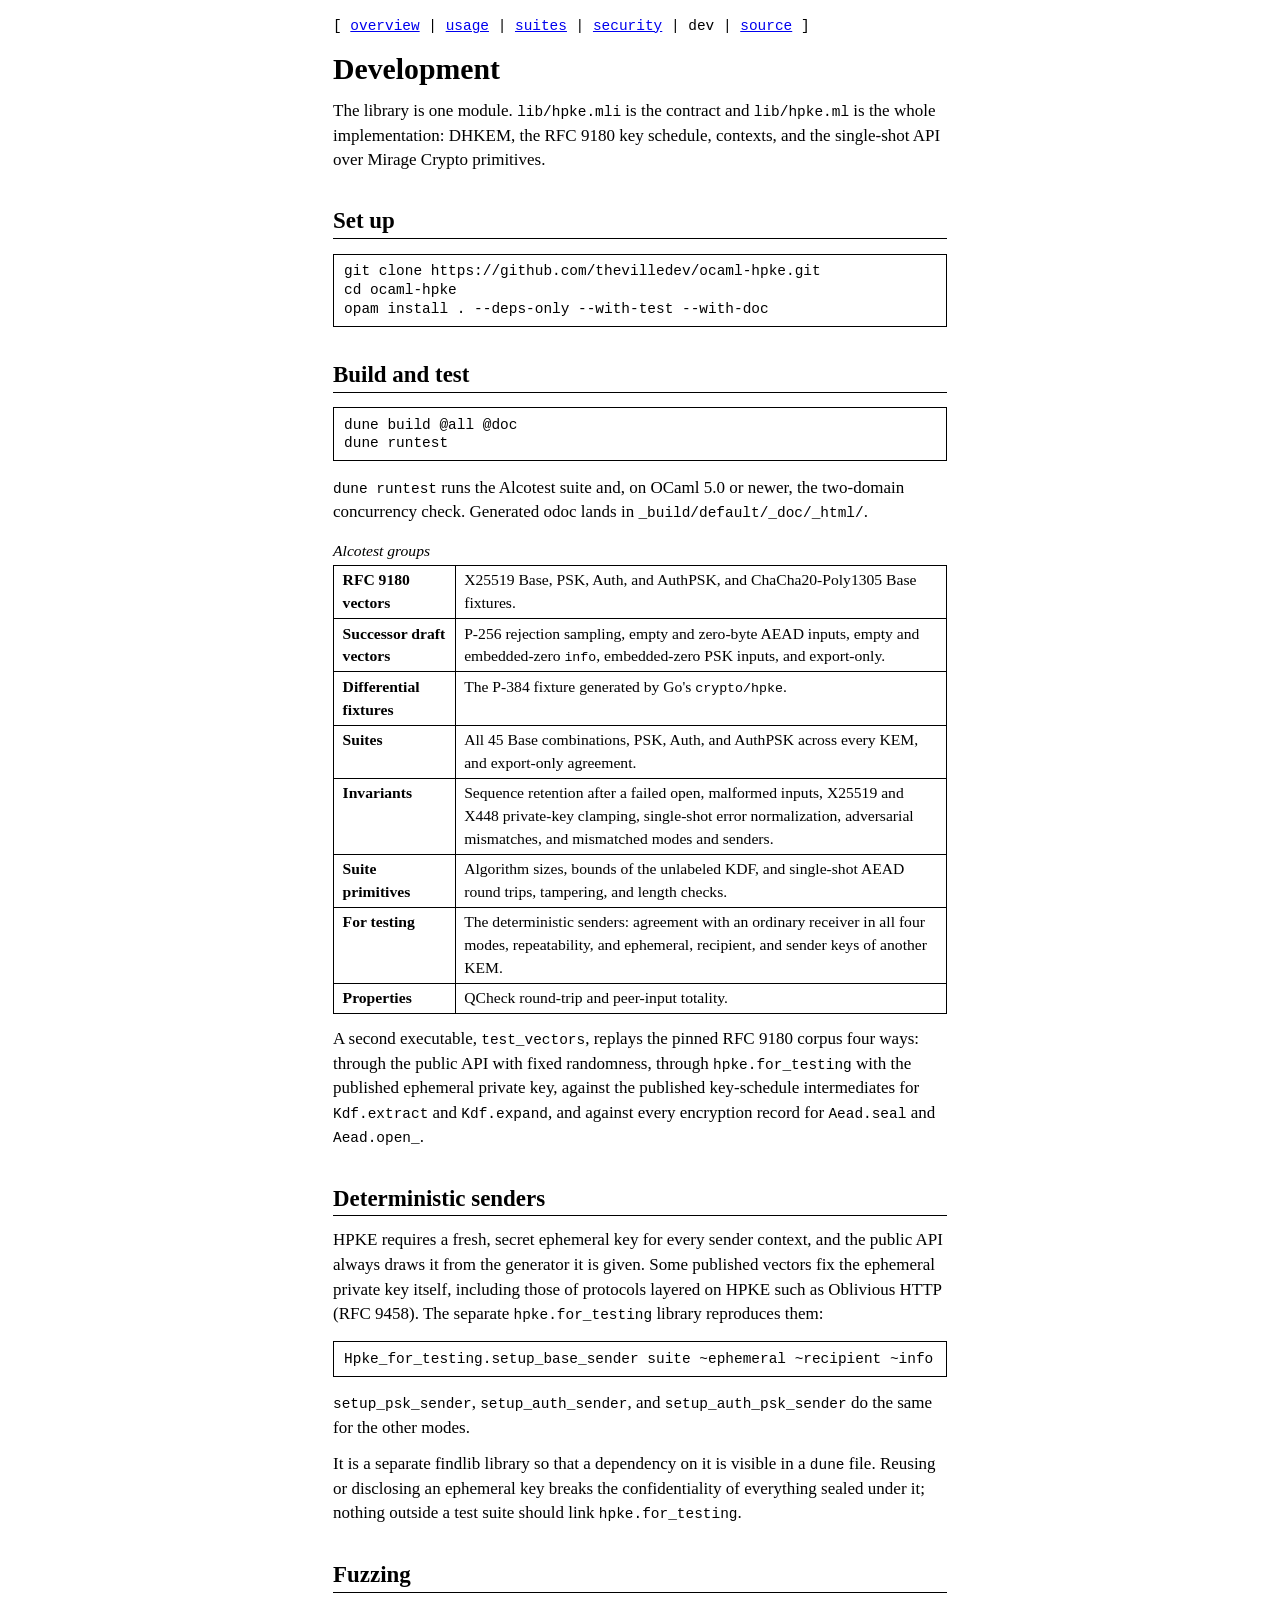
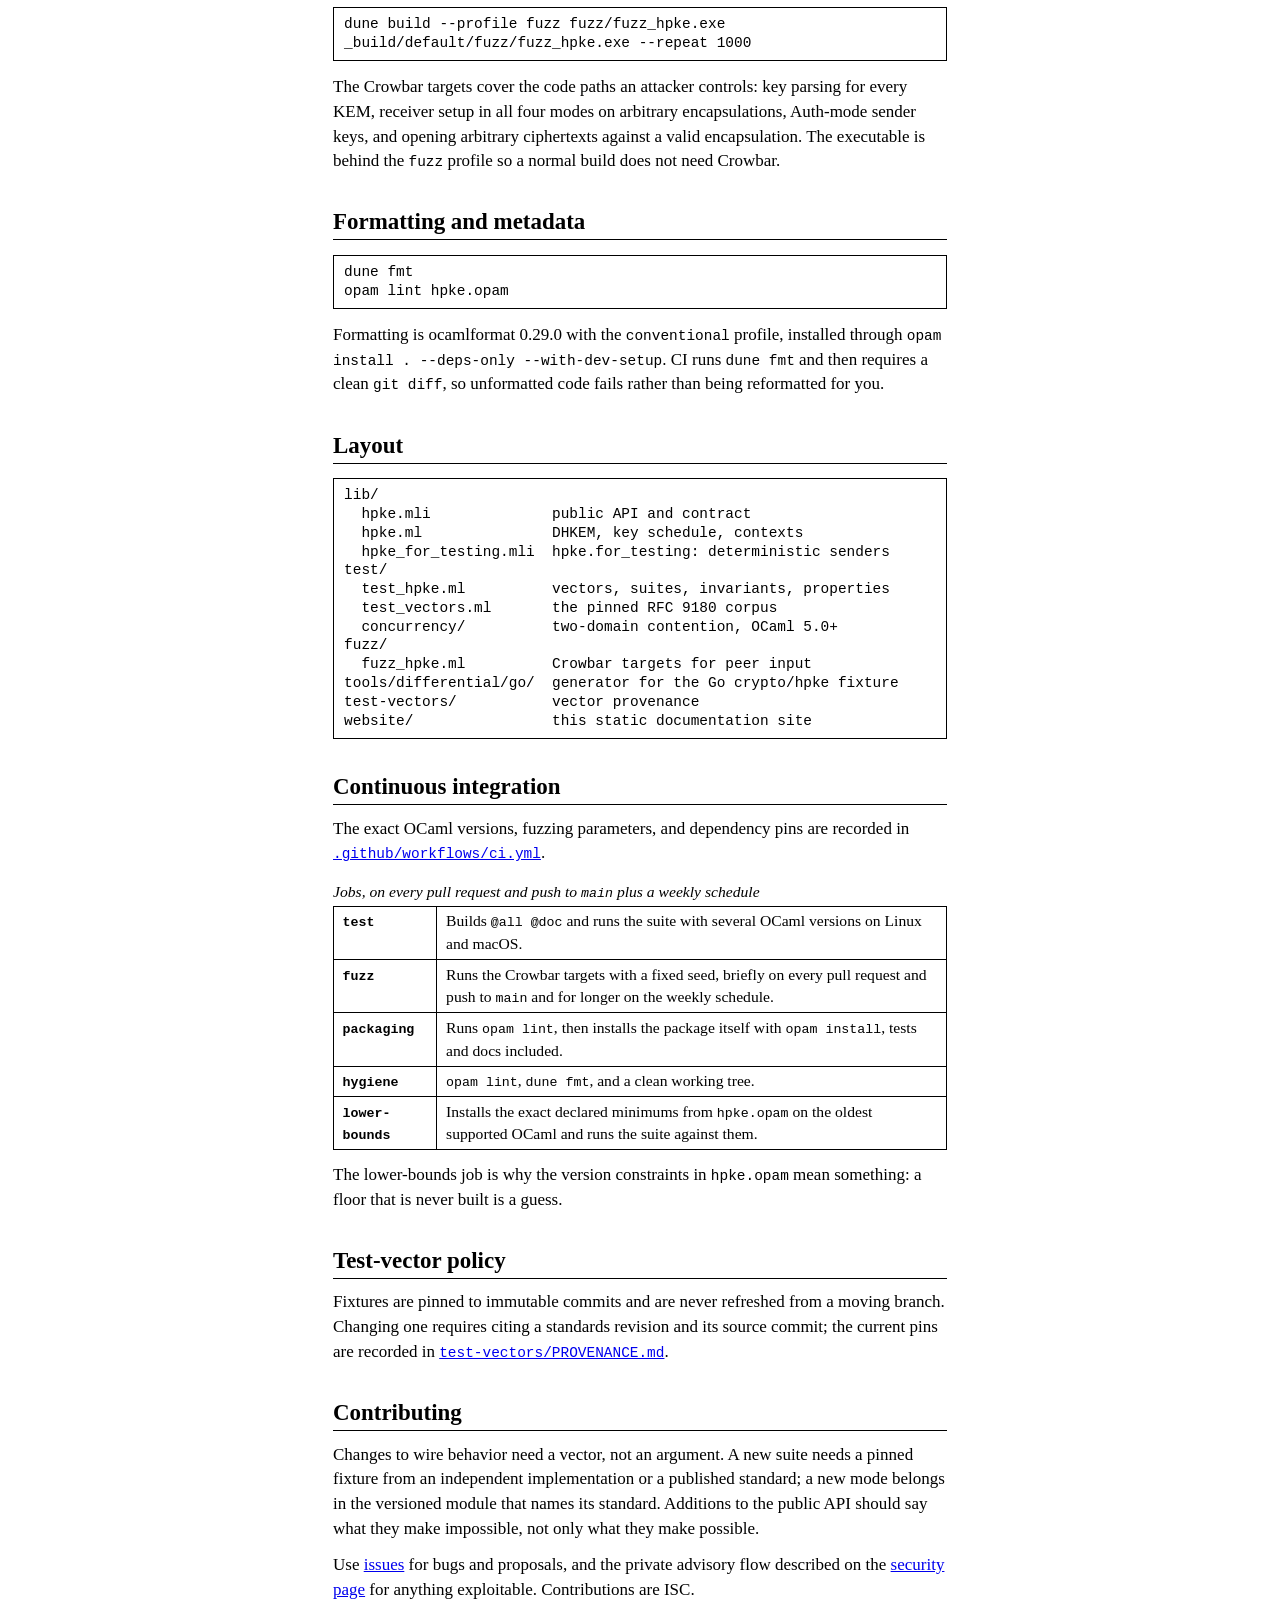
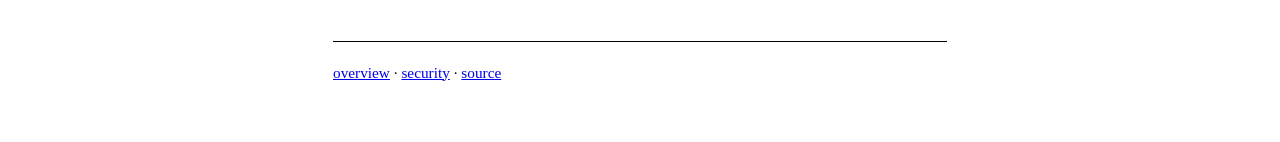
==== commit 4d2c8e88: "ci: run on pull requests and pushes to main (#13) Every commit on a pull request branch ran the whol" ====
--- a/website/development.html
+++ b/website/development.html
@@ -154,10 +154,10 @@
       </p>
 
       <table>
-        <caption>Jobs, on every push and pull request plus a weekly schedule</caption>
+        <caption>Jobs, on every pull request and push to <code>main</code> plus a weekly schedule</caption>
         <tbody>
           <tr><th scope="row"><code>test</code></th><td>Builds <code>@all @doc</code> and runs the suite with several OCaml versions on Linux and macOS.</td></tr>
-          <tr><th scope="row"><code>fuzz</code></th><td>Runs the Crowbar targets with a fixed seed, briefly on every push and pull request and for longer on the weekly schedule.</td></tr>
+          <tr><th scope="row"><code>fuzz</code></th><td>Runs the Crowbar targets with a fixed seed, briefly on every pull request and push to <code>main</code> and for longer on the weekly schedule.</td></tr>
           <tr><th scope="row"><code>packaging</code></th><td>Runs <code>opam lint</code>, then installs the package itself with <code>opam install</code>, tests and docs included.</td></tr>
           <tr><th scope="row"><code>hygiene</code></th><td><code>opam lint</code>, <code>dune fmt</code>, and a clean working tree.</td></tr>
           <tr><th scope="row"><code>lower-bounds</code></th><td>Installs the exact declared minimums from <code>hpke.opam</code> on the oldest supported OCaml and runs the suite against them.</td></tr>
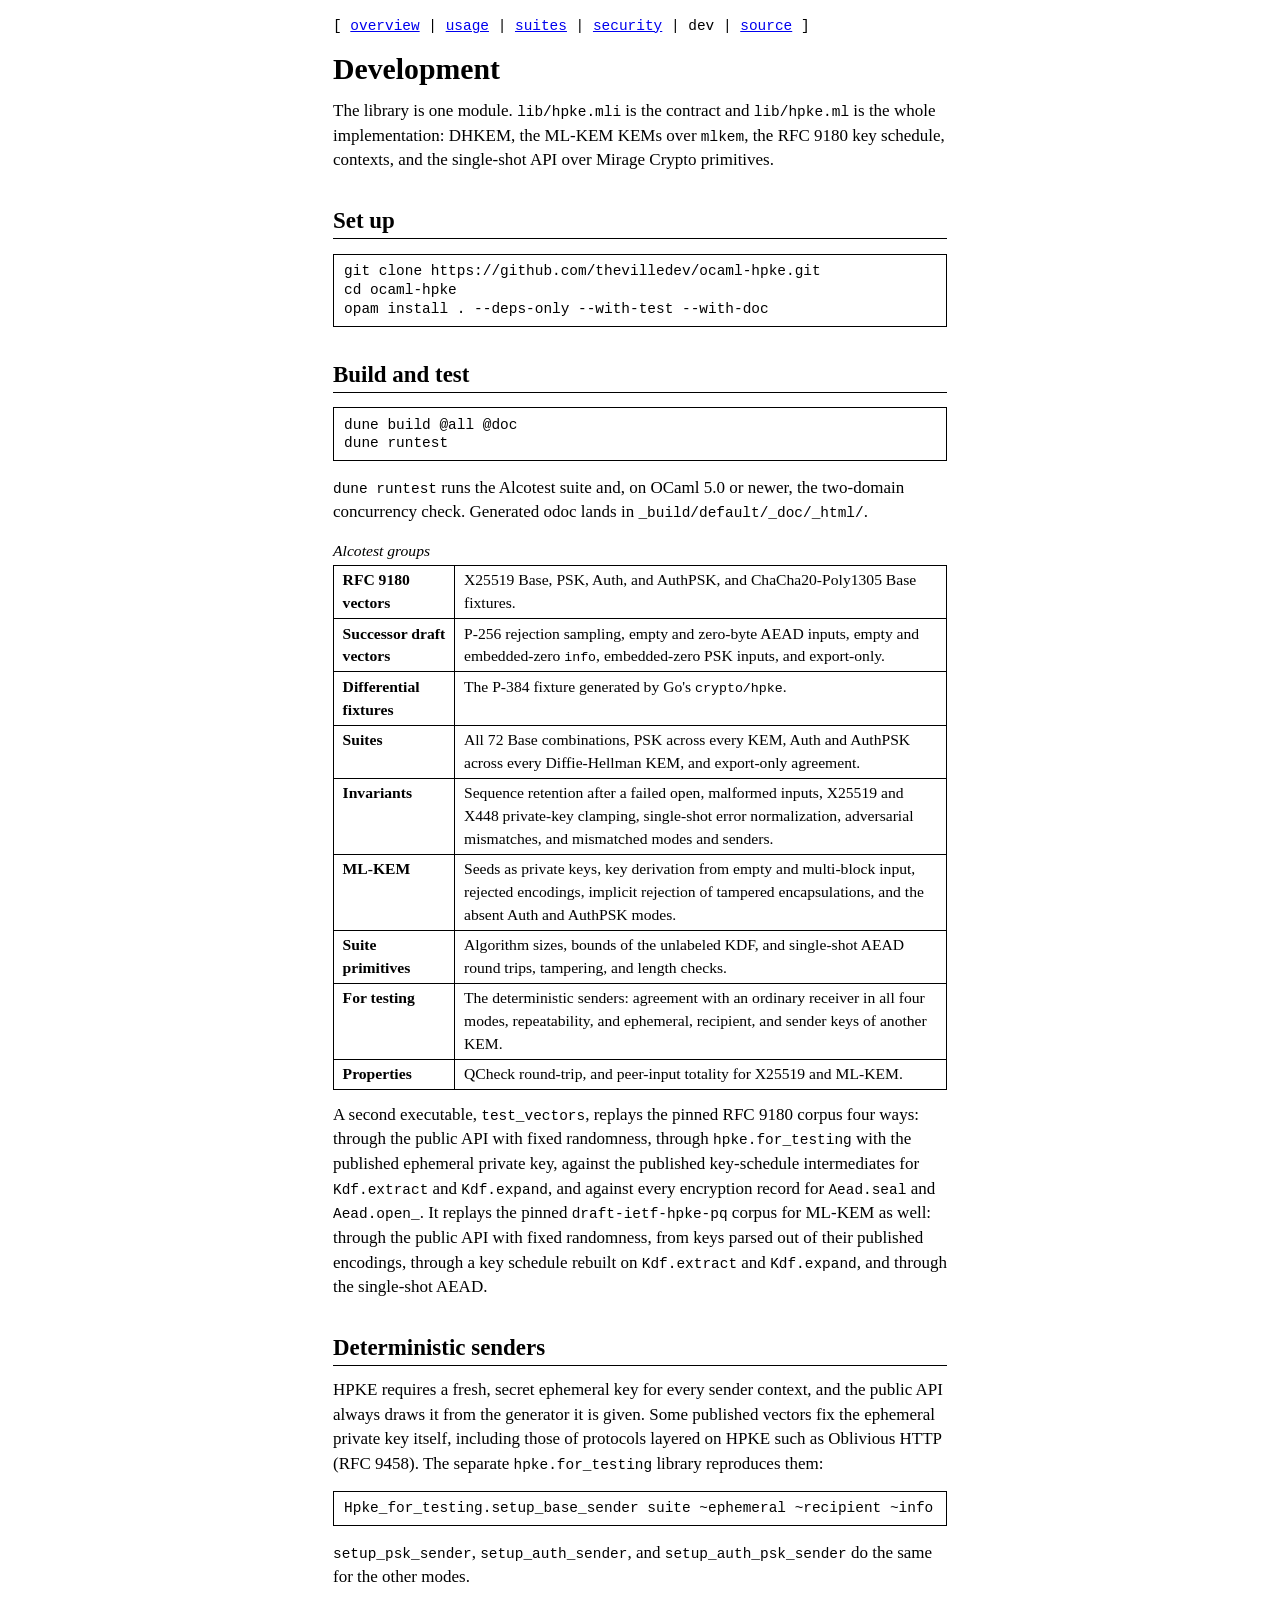
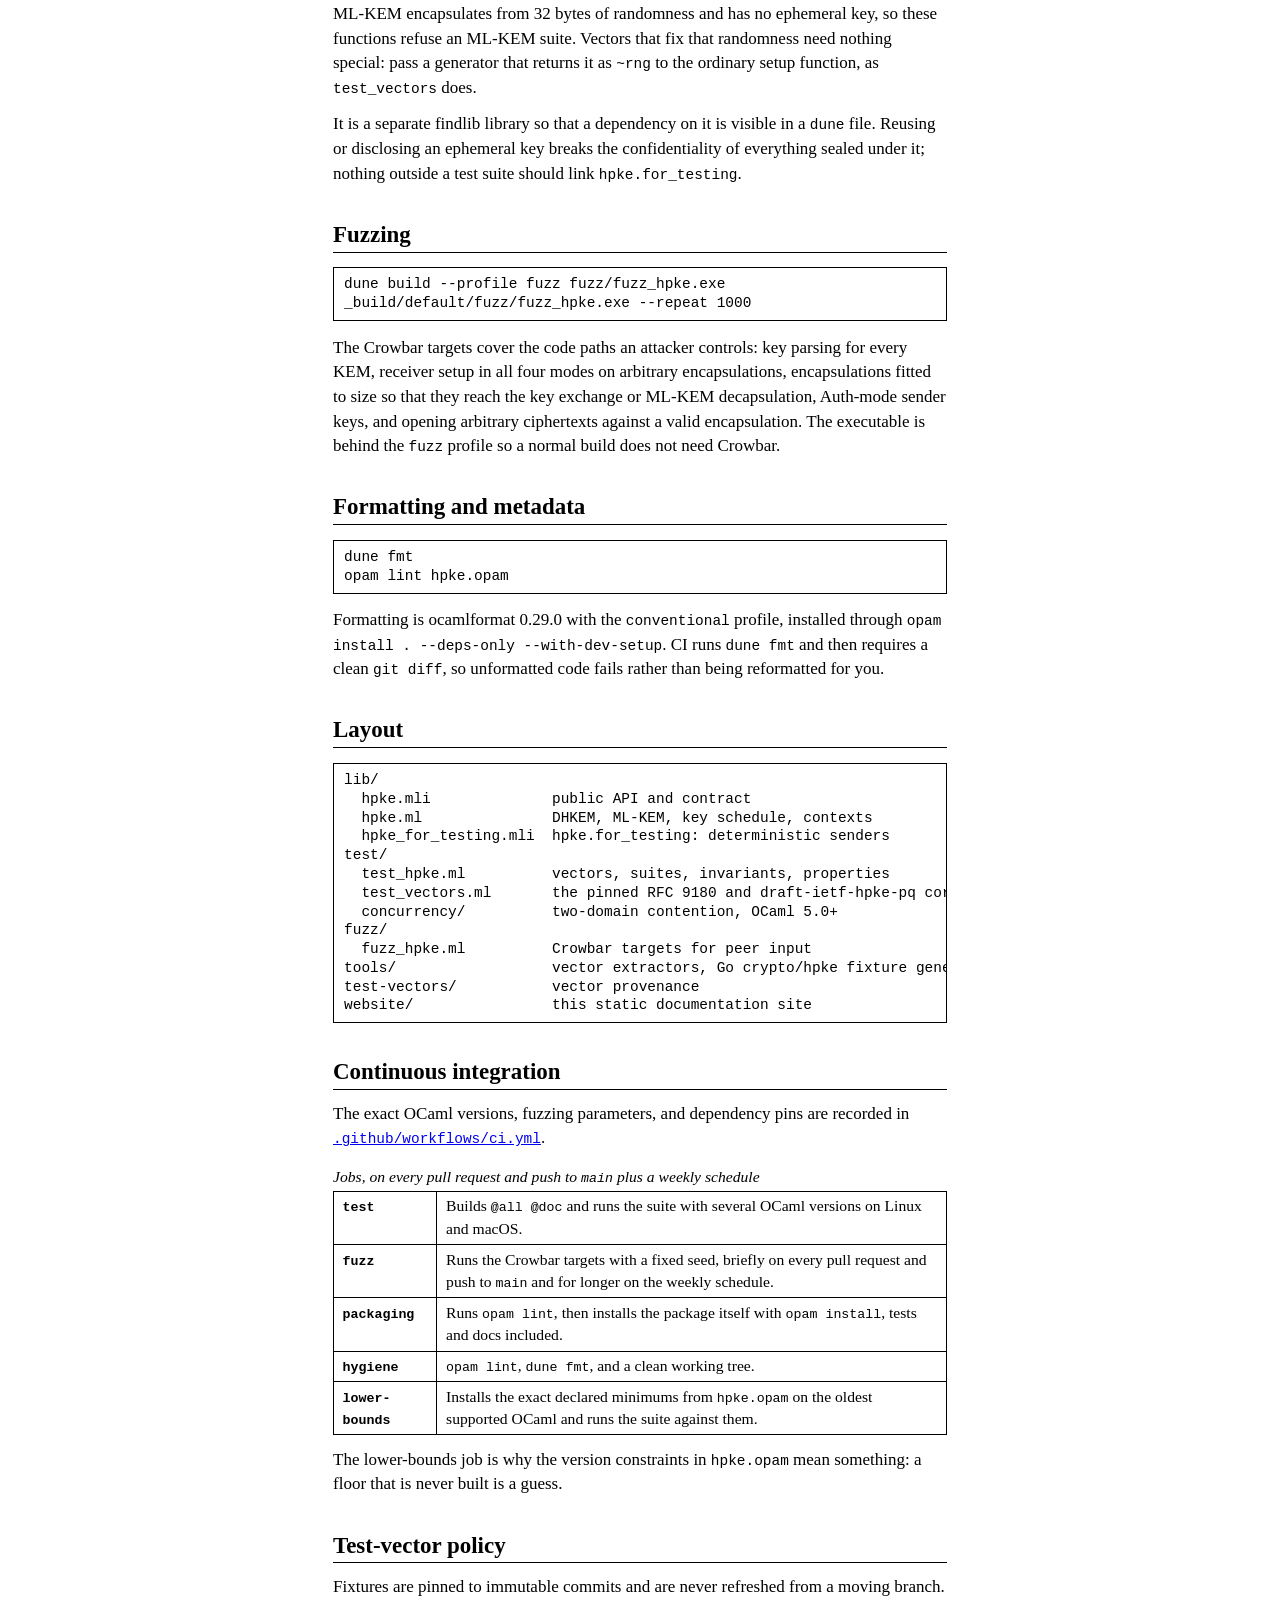
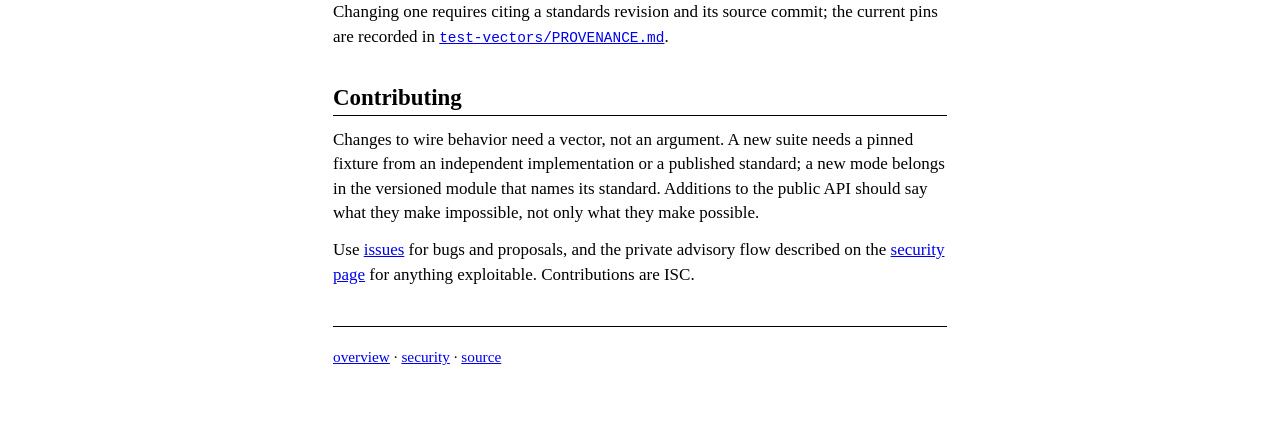
==== commit a70a8e35: "feat: add the ML-KEM KEMs Post-quantum KEMs were deferred because no maintained OCaml primitive exis" ====
--- a/website/development.html
+++ b/website/development.html
@@ -32,9 +32,9 @@
 
       <p>
         The library is one module. <code>lib/hpke.mli</code> is the contract and
-        <code>lib/hpke.ml</code> is the whole implementation: DHKEM, the RFC 9180
-        key schedule, contexts, and the single-shot API over Mirage Crypto
-        primitives.
+        <code>lib/hpke.ml</code> is the whole implementation: DHKEM, the ML-KEM
+        KEMs over <code>mlkem</code>, the RFC 9180 key schedule, contexts, and
+        the single-shot API over Mirage Crypto primitives.
       </p>
 
       <h2 id="setup">Set up</h2>
@@ -60,11 +60,12 @@
           <tr><th scope="row">RFC 9180 vectors</th><td>X25519 Base, PSK, Auth, and AuthPSK, and ChaCha20-Poly1305 Base fixtures.</td></tr>
           <tr><th scope="row">Successor draft vectors</th><td>P-256 rejection sampling, empty and zero-byte AEAD inputs, empty and embedded-zero <code>info</code>, embedded-zero PSK inputs, and export-only.</td></tr>
           <tr><th scope="row">Differential fixtures</th><td>The P-384 fixture generated by Go's <code>crypto/hpke</code>.</td></tr>
-          <tr><th scope="row">Suites</th><td>All 45 Base combinations, PSK, Auth, and AuthPSK across every KEM, and export-only agreement.</td></tr>
+          <tr><th scope="row">Suites</th><td>All 72 Base combinations, PSK across every KEM, Auth and AuthPSK across every Diffie-Hellman KEM, and export-only agreement.</td></tr>
           <tr><th scope="row">Invariants</th><td>Sequence retention after a failed open, malformed inputs, X25519 and X448 private-key clamping, single-shot error normalization, adversarial mismatches, and mismatched modes and senders.</td></tr>
+          <tr><th scope="row">ML-KEM</th><td>Seeds as private keys, key derivation from empty and multi-block input, rejected encodings, implicit rejection of tampered encapsulations, and the absent Auth and AuthPSK modes.</td></tr>
           <tr><th scope="row">Suite primitives</th><td>Algorithm sizes, bounds of the unlabeled KDF, and single-shot AEAD round trips, tampering, and length checks.</td></tr>
           <tr><th scope="row">For testing</th><td>The deterministic senders: agreement with an ordinary receiver in all four modes, repeatability, and ephemeral, recipient, and sender keys of another KEM.</td></tr>
-          <tr><th scope="row">Properties</th><td>QCheck round-trip and peer-input totality.</td></tr>
+          <tr><th scope="row">Properties</th><td>QCheck round-trip, and peer-input totality for X25519 and ML-KEM.</td></tr>
         </tbody>
       </table>
 
@@ -75,7 +76,12 @@
         ephemeral private key, against the published key-schedule
         intermediates for <code>Kdf.extract</code> and <code>Kdf.expand</code>,
         and against every encryption record for <code>Aead.seal</code> and
-        <code>Aead.open_</code>.
+        <code>Aead.open_</code>. It replays the pinned
+        <code>draft-ietf-hpke-pq</code> corpus for ML-KEM as well: through the
+        public API with fixed randomness, from keys parsed out of their
+        published encodings, through a key schedule rebuilt on
+        <code>Kdf.extract</code> and <code>Kdf.expand</code>, and through the
+        single-shot AEAD.
       </p>
 
       <h2 id="for-testing">Deterministic senders</h2>
@@ -96,6 +102,14 @@
       </p>
 
       <p>
+        ML-KEM encapsulates from 32 bytes of randomness and has no ephemeral
+        key, so these functions refuse an ML-KEM suite. Vectors that fix that
+        randomness need nothing special: pass a generator that returns it as
+        <code>~rng</code> to the ordinary setup function, as
+        <code>test_vectors</code> does.
+      </p>
+
+      <p>
         It is a separate findlib library so that a dependency on it is visible
         in a <code>dune</code> file. Reusing or disclosing an ephemeral key
         breaks the confidentiality of everything sealed under it; nothing
@@ -110,8 +124,9 @@
       <p>
         The Crowbar targets cover the code paths an attacker controls: key
         parsing for every KEM, receiver setup in all four modes on arbitrary
-        encapsulations, Auth-mode sender keys, and opening arbitrary
-        ciphertexts against a valid encapsulation. The
+        encapsulations, encapsulations fitted to size so that they reach the
+        key exchange or ML-KEM decapsulation, Auth-mode sender keys, and
+        opening arbitrary ciphertexts against a valid encapsulation. The
         executable is behind the <code>fuzz</code> profile so a normal build
         does not need Crowbar.
       </p>
@@ -133,15 +148,15 @@
 
       <pre><code>lib/
   hpke.mli              public API and contract
-  hpke.ml               DHKEM, key schedule, contexts
+  hpke.ml               DHKEM, ML-KEM, key schedule, contexts
   hpke_for_testing.mli  hpke.for_testing: deterministic senders
 test/
   test_hpke.ml          vectors, suites, invariants, properties
-  test_vectors.ml       the pinned RFC 9180 corpus
+  test_vectors.ml       the pinned RFC 9180 and draft-ietf-hpke-pq corpora
   concurrency/          two-domain contention, OCaml 5.0+
 fuzz/
   fuzz_hpke.ml          Crowbar targets for peer input
-tools/differential/go/  generator for the Go crypto/hpke fixture
+tools/                  vector extractors, Go crypto/hpke fixture generator
 test-vectors/           vector provenance
 website/                this static documentation site</code></pre>
 
--- a/website/styles.css
+++ b/website/styles.css
@@ -192,6 +192,12 @@
   font-variant-numeric: tabular-nums;
 }
 
+/* A table of many columns gives up some padding to stay inside the page. */
+table.dense th,
+table.dense td {
+  padding: 0.22em 0.4em;
+}
+
 .table-scroll {
   overflow-x: auto;
 }
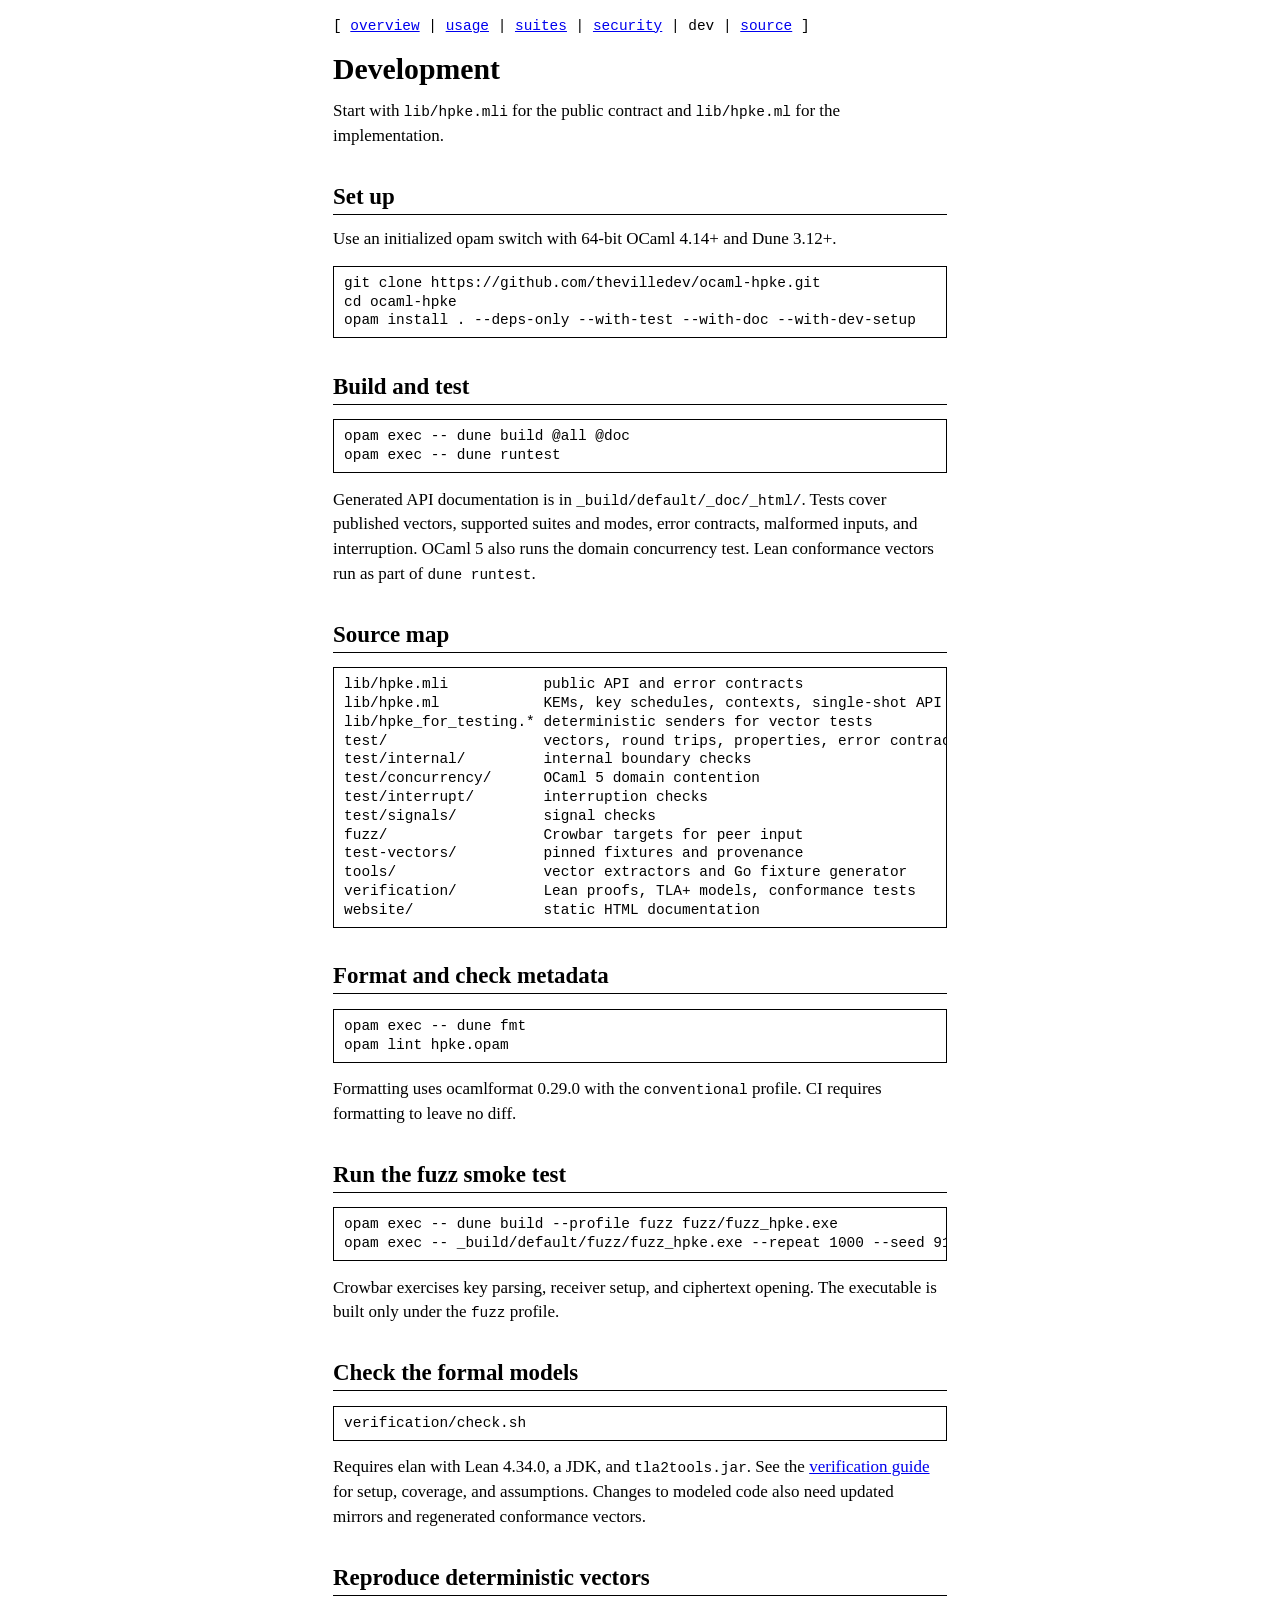
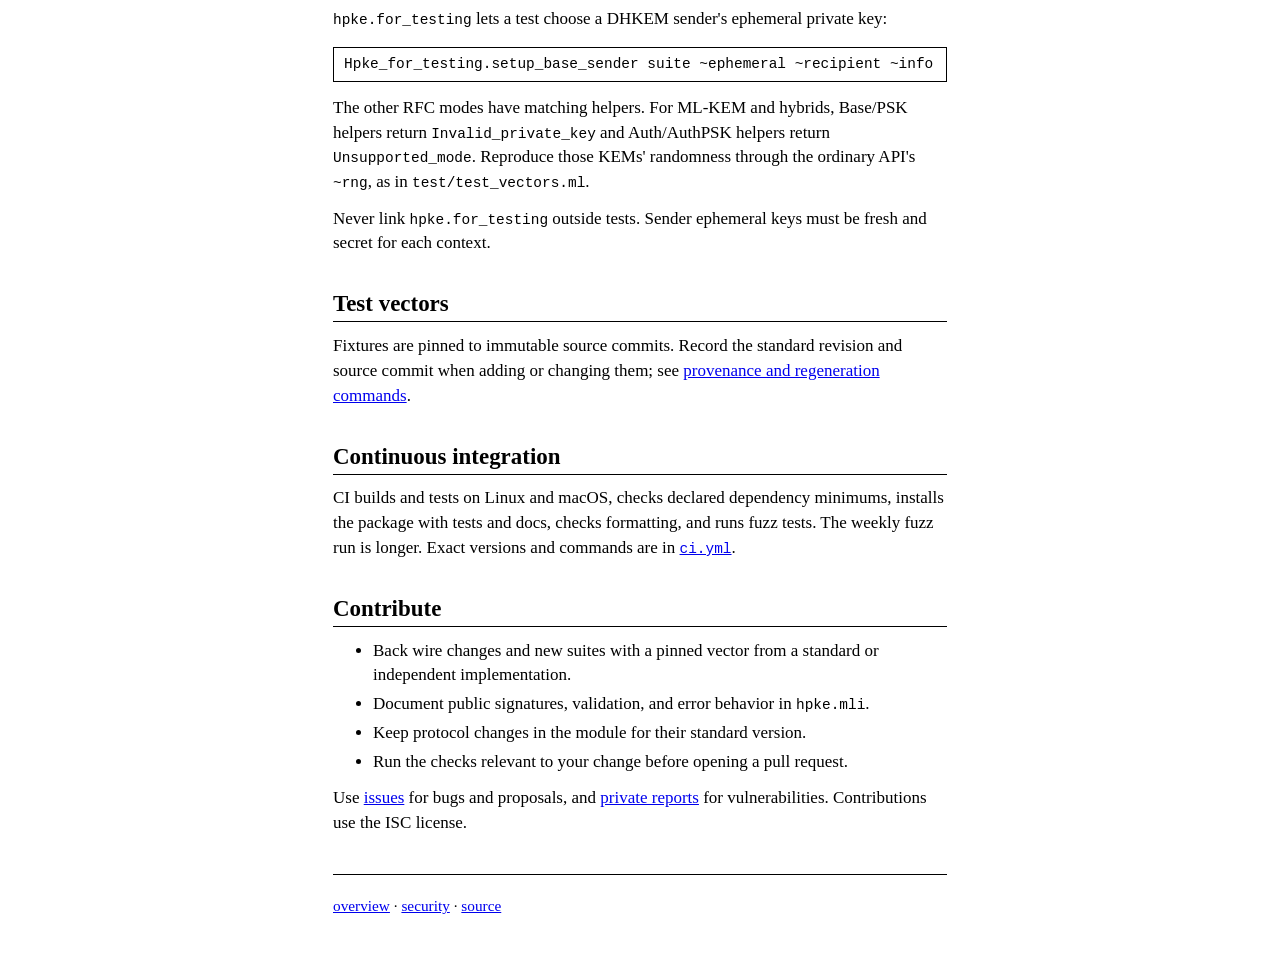
==== commit 02ed6ff1: "docs: clarify setup and usage Lead with a runnable example and shorten the README and website guides" ====
--- a/website/development.html
+++ b/website/development.html
@@ -28,188 +28,114 @@
     </nav>
 
     <main id="content">
-      <h1>Development</h1>
-
+<h1>Development</h1>
       <p>
-        The library is one module. <code>lib/hpke.mli</code> is the contract and
-        <code>lib/hpke.ml</code> is the whole implementation: DHKEM, the ML-KEM
-        KEMs over <code>mlkem</code>, the RFC 9180 key schedule, contexts, and
-        the single-shot API over Mirage Crypto primitives.
+        Start with <code>lib/hpke.mli</code> for the public contract and
+        <code>lib/hpke.ml</code> for the implementation.
       </p>
 
       <h2 id="setup">Set up</h2>
-
+      <p>Use an initialized opam switch with 64-bit OCaml 4.14+ and Dune 3.12+.</p>
       <pre><code>git clone https://github.com/thevilledev/ocaml-hpke.git
 cd ocaml-hpke
-opam install . --deps-only --with-test --with-doc</code></pre>
+opam install . --deps-only --with-test --with-doc --with-dev-setup</code></pre>
 
       <h2 id="build">Build and test</h2>
-
-      <pre><code>dune build @all @doc
-dune runtest</code></pre>
-
+      <pre><code>opam exec -- dune build @all @doc
+opam exec -- dune runtest</code></pre>
       <p>
-        <code>dune runtest</code> runs the Alcotest suite and, on OCaml 5.0 or
-        newer, the two-domain concurrency check. Generated odoc lands in
-        <code>_build/default/_doc/_html/</code>.
+        Generated API documentation is in <code>_build/default/_doc/_html/</code>.
+        Tests cover published vectors, supported suites and modes, error
+        contracts, malformed inputs, and interruption. OCaml 5 also runs the
+        domain concurrency test. Lean conformance vectors run as part of
+        <code>dune runtest</code>.
       </p>
 
-      <table>
-        <caption>Alcotest groups</caption>
-        <tbody>
-          <tr><th scope="row">RFC 9180 vectors</th><td>X25519 Base, PSK, Auth, and AuthPSK, and ChaCha20-Poly1305 Base fixtures.</td></tr>
-          <tr><th scope="row">Successor draft vectors</th><td>P-256 rejection sampling, empty and zero-byte AEAD inputs, empty and embedded-zero <code>info</code>, embedded-zero PSK inputs, and export-only.</td></tr>
-          <tr><th scope="row">Differential fixtures</th><td>The P-384 fixture generated by Go's <code>crypto/hpke</code>.</td></tr>
-          <tr><th scope="row">Suites</th><td>All 72 Base combinations, PSK across every KEM, Auth and AuthPSK across every Diffie-Hellman KEM, and export-only agreement.</td></tr>
-          <tr><th scope="row">Invariants</th><td>Sequence retention after a failed open, malformed inputs, X25519 and X448 private-key clamping, single-shot error normalization, adversarial mismatches, and mismatched modes and senders.</td></tr>
-          <tr><th scope="row">ML-KEM</th><td>Seeds as private keys, key derivation from empty and multi-block input, rejected encodings, implicit rejection of tampered encapsulations, and the absent Auth and AuthPSK modes.</td></tr>
-          <tr><th scope="row">Suite primitives</th><td>Algorithm sizes, bounds of the unlabeled KDF, and single-shot AEAD round trips, tampering, and length checks.</td></tr>
-          <tr><th scope="row">For testing</th><td>The deterministic senders: agreement with an ordinary receiver in all four modes, repeatability, and ephemeral, recipient, and sender keys of another KEM.</td></tr>
-          <tr><th scope="row">Properties</th><td>QCheck round-trip, and peer-input totality for X25519 and ML-KEM.</td></tr>
-        </tbody>
-      </table>
+      <h2 id="layout">Source map</h2>
+      <pre><code>lib/hpke.mli           public API and error contracts
+lib/hpke.ml            KEMs, key schedules, contexts, single-shot API
+lib/hpke_for_testing.* deterministic senders for vector tests
+test/                  vectors, round trips, properties, error contracts
+test/internal/         internal boundary checks
+test/concurrency/      OCaml 5 domain contention
+test/interrupt/        interruption checks
+test/signals/          signal checks
+fuzz/                  Crowbar targets for peer input
+test-vectors/          pinned fixtures and provenance
+tools/                 vector extractors and Go fixture generator
+verification/          Lean proofs, TLA+ models, conformance tests
+website/               static HTML documentation</code></pre>
 
+      <h2 id="hygiene">Format and check metadata</h2>
+      <pre><code>opam exec -- dune fmt
+opam lint hpke.opam</code></pre>
       <p>
-        A second executable, <code>test_vectors</code>, replays the pinned
-        RFC 9180 corpus four ways: through the public API with fixed
-        randomness, through <code>hpke.for_testing</code> with the published
-        ephemeral private key, against the published key-schedule
-        intermediates for <code>Kdf.extract</code> and <code>Kdf.expand</code>,
-        and against every encryption record for <code>Aead.seal</code> and
-        <code>Aead.open_</code>. It replays the pinned
-        <code>draft-ietf-hpke-pq</code> corpus for ML-KEM as well: through the
-        public API with fixed randomness, from keys parsed out of their
-        published encodings, through a key schedule rebuilt on
-        <code>Kdf.extract</code> and <code>Kdf.expand</code>, and through the
-        single-shot AEAD.
+        Formatting uses ocamlformat 0.29.0 with the <code>conventional</code>
+        profile. CI requires formatting to leave no diff.
       </p>
 
-      <h2 id="for-testing">Deterministic senders</h2>
-
+      <h2 id="fuzz">Run the fuzz smoke test</h2>
+      <pre><code>opam exec -- dune build --profile fuzz fuzz/fuzz_hpke.exe
+opam exec -- _build/default/fuzz/fuzz_hpke.exe --repeat 1000 --seed 9180</code></pre>
       <p>
-        HPKE requires a fresh, secret ephemeral key for every sender context,
-        and the public API always draws it from the generator it is given. Some
-        published vectors fix the ephemeral private key itself, including
-        those of protocols layered on HPKE such as Oblivious HTTP (RFC 9458).
-        The separate <code>hpke.for_testing</code> library reproduces them:
+        Crowbar exercises key parsing, receiver setup, and ciphertext opening.
+        The executable is built only under the <code>fuzz</code> profile.
       </p>
 
-      <pre><code>Hpke_for_testing.setup_base_sender suite ~ephemeral ~recipient ~info</code></pre>
-
+      <h2 id="verification">Check the formal models</h2>
+      <pre><code>verification/check.sh</code></pre>
       <p>
-        <code>setup_psk_sender</code>, <code>setup_auth_sender</code>, and
-        <code>setup_auth_psk_sender</code> do the same for the other modes.
+        Requires elan with Lean 4.34.0, a JDK, and <code>tla2tools.jar</code>.
+        See the <a href="https://github.com/thevilledev/ocaml-hpke/blob/main/verification/README.md">verification guide</a>
+        for setup, coverage, and assumptions. Changes to modeled code also need
+        updated mirrors and regenerated conformance vectors.
       </p>
 
+      <h2 id="for-testing">Reproduce deterministic vectors</h2>
       <p>
-        ML-KEM encapsulates from 32 bytes of randomness and has no ephemeral
-        key, so these functions refuse an ML-KEM suite. Vectors that fix that
-        randomness need nothing special: pass a generator that returns it as
-        <code>~rng</code> to the ordinary setup function, as
-        <code>test_vectors</code> does.
+        <code>hpke.for_testing</code> lets a test choose a DHKEM sender's
+        ephemeral private key:
+      </p>
+      <pre><code>Hpke_for_testing.setup_base_sender suite ~ephemeral ~recipient ~info</code></pre>
+      <p>
+        The other RFC modes have matching helpers. For ML-KEM and hybrids,
+        Base/PSK helpers return <code>Invalid_private_key</code> and Auth/AuthPSK
+        helpers return <code>Unsupported_mode</code>. Reproduce those KEMs'
+        randomness through the ordinary API's <code>~rng</code>, as in
+        <code>test/test_vectors.ml</code>.
+      </p>
+      <p>
+        Never link <code>hpke.for_testing</code> outside tests. Sender ephemeral
+        keys must be fresh and secret for each context.
       </p>
 
+      <h2 id="vectors">Test vectors</h2>
       <p>
-        It is a separate findlib library so that a dependency on it is visible
-        in a <code>dune</code> file. Reusing or disclosing an ephemeral key
-        breaks the confidentiality of everything sealed under it; nothing
-        outside a test suite should link <code>hpke.for_testing</code>.
+        Fixtures are pinned to immutable source commits. Record the standard
+        revision and source commit when adding or changing them; see
+        <a href="https://github.com/thevilledev/ocaml-hpke/blob/main/test-vectors/PROVENANCE.md">provenance and regeneration commands</a>.
       </p>
 
-      <h2 id="fuzz">Fuzzing</h2>
-
-      <pre><code>dune build --profile fuzz fuzz/fuzz_hpke.exe
-_build/default/fuzz/fuzz_hpke.exe --repeat 1000</code></pre>
-
+      <h2 id="ci">Continuous integration</h2>
       <p>
-        The Crowbar targets cover the code paths an attacker controls: key
-        parsing for every KEM, receiver setup in all four modes on arbitrary
-        encapsulations, encapsulations fitted to size so that they reach the
-        key exchange or ML-KEM decapsulation, Auth-mode sender keys, and
-        opening arbitrary ciphertexts against a valid encapsulation. The
-        executable is behind the <code>fuzz</code> profile so a normal build
-        does not need Crowbar.
+        CI builds and tests on Linux and macOS, checks declared dependency
+        minimums, installs the package with tests and docs, checks formatting,
+        and runs fuzz tests. The weekly fuzz run is longer. Exact versions and
+        commands are in
+        <a href="https://github.com/thevilledev/ocaml-hpke/blob/main/.github/workflows/ci.yml"><code>ci.yml</code></a>.
       </p>
 
-      <h2 id="hygiene">Formatting and metadata</h2>
-
-      <pre><code>dune fmt
-opam lint hpke.opam</code></pre>
-
+      <h2 id="contributing">Contribute</h2>
+      <ul>
+        <li>Back wire changes and new suites with a pinned vector from a standard or independent implementation.</li>
+        <li>Document public signatures, validation, and error behavior in <code>hpke.mli</code>.</li>
+        <li>Keep protocol changes in the module for their standard version.</li>
+        <li>Run the checks relevant to your change before opening a pull request.</li>
+      </ul>
       <p>
-        Formatting is ocamlformat 0.29.0 with the <code>conventional</code>
-        profile, installed through
-        <code>opam install . --deps-only --with-dev-setup</code>. CI runs
-        <code>dune fmt</code> and then requires a clean <code>git diff</code>,
-        so unformatted code fails rather than being reformatted for you.
-      </p>
-
-      <h2 id="layout">Layout</h2>
-
-      <pre><code>lib/
-  hpke.mli              public API and contract
-  hpke.ml               DHKEM, ML-KEM, key schedule, contexts
-  hpke_for_testing.mli  hpke.for_testing: deterministic senders
-test/
-  test_hpke.ml          vectors, suites, invariants, properties
-  test_vectors.ml       the pinned RFC 9180 and draft-ietf-hpke-pq corpora
-  concurrency/          two-domain contention, OCaml 5.0+
-fuzz/
-  fuzz_hpke.ml          Crowbar targets for peer input
-tools/                  vector extractors, Go crypto/hpke fixture generator
-test-vectors/           vector provenance
-website/                this static documentation site</code></pre>
-
-      <h2 id="ci">Continuous integration</h2>
-
-      <p>
-        The exact OCaml versions, fuzzing parameters, and dependency pins are
-        recorded in
-        <a href="https://github.com/thevilledev/ocaml-hpke/blob/main/.github/workflows/ci.yml"><code>.github/workflows/ci.yml</code></a>.
-      </p>
-
-      <table>
-        <caption>Jobs, on every pull request and push to <code>main</code> plus a weekly schedule</caption>
-        <tbody>
-          <tr><th scope="row"><code>test</code></th><td>Builds <code>@all @doc</code> and runs the suite with several OCaml versions on Linux and macOS.</td></tr>
-          <tr><th scope="row"><code>fuzz</code></th><td>Runs the Crowbar targets with a fixed seed, briefly on every pull request and push to <code>main</code> and for longer on the weekly schedule.</td></tr>
-          <tr><th scope="row"><code>packaging</code></th><td>Runs <code>opam lint</code>, then installs the package itself with <code>opam install</code>, tests and docs included.</td></tr>
-          <tr><th scope="row"><code>hygiene</code></th><td><code>opam lint</code>, <code>dune fmt</code>, and a clean working tree.</td></tr>
-          <tr><th scope="row"><code>lower-bounds</code></th><td>Installs the exact declared minimums from <code>hpke.opam</code> on the oldest supported OCaml and runs the suite against them.</td></tr>
-        </tbody>
-      </table>
-
-      <p>
-        The lower-bounds job is why the version constraints in
-        <code>hpke.opam</code> mean something: a floor that is never built is a
-        guess.
-      </p>
-
-      <h2 id="vectors">Test-vector policy</h2>
-
-      <p>
-        Fixtures are pinned to immutable commits and are never refreshed from a
-        moving branch. Changing one requires citing a standards revision and its
-        source commit; the current pins are recorded in
-        <a href="https://github.com/thevilledev/ocaml-hpke/blob/main/test-vectors/PROVENANCE.md"><code>test-vectors/PROVENANCE.md</code></a>.
-      </p>
-
-      <h2 id="contributing">Contributing</h2>
-
-      <p>
-        Changes to wire behavior need a vector, not an argument. A new suite
-        needs a pinned fixture from an independent implementation or a published
-        standard; a new mode belongs in the versioned module that names its
-        standard. Additions to the public API should say what they make
-        impossible, not only what they make possible.
-      </p>
-
-      <p>
-        Use
-        <a href="https://github.com/thevilledev/ocaml-hpke/issues">issues</a>
-        for bugs and proposals, and the private advisory flow described on the
-        <a href="security.html#reporting">security page</a> for anything
-        exploitable. Contributions are ISC.
+        Use <a href="https://github.com/thevilledev/ocaml-hpke/issues">issues</a>
+        for bugs and proposals, and <a href="security.html#reporting">private
+        reports</a> for vulnerabilities. Contributions use the ISC license.
       </p>
     </main>
 
